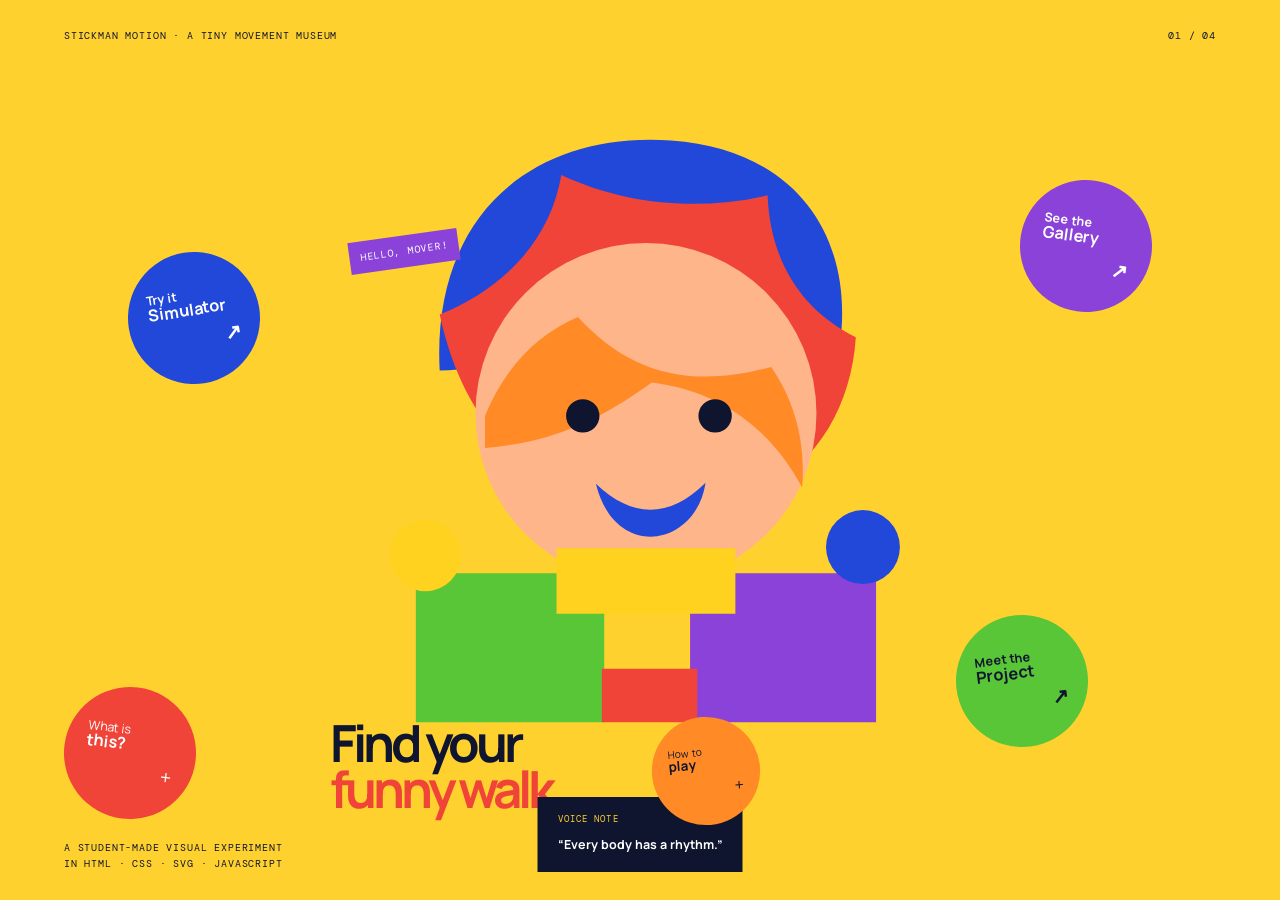
==== index.html @ 12ef15a6 "Create stickman motion simulator Co-authored-by: Copilot <223556219+Copilot@users.noreply.github.com" ====
<!doctype html>
<html lang="en">
<head>
  <meta charset="utf-8">
  <meta name="viewport" content="width=device-width, initial-scale=1">
  <title>Stickman Motion Simulator | Home</title>
  <meta name="description" content="A bright, playful home for exploring stickman movement.">
  <meta name="theme-color" content="#ffd21f">
  <meta property="og:type" content="website">
  <meta property="og:title" content="Stickman Motion Simulator">
  <meta property="og:description" content="Explore movement through bright color-block portraits and playful motion studies.">
  <meta property="og:url" content="https://example.com/stickman-motion-simulator/">
  <meta property="og:image" content="https://example.com/stickman-motion-simulator/og-image.svg">
  <link rel="icon" href="data:image/svg+xml,%3Csvg xmlns='http://www.w3.org/2000/svg' viewBox='0 0 64 64'%3E%3Crect width='64' height='64' fill='%232148d8'/%3E%3Ccircle cx='32' cy='32' r='17' fill='%23ffd21f'/%3E%3C/svg%3E">
  <link rel="stylesheet" href="style.css">
</head>
<body class="home-page">
  <main class="home-canvas">
    <p class="home-kicker">Stickman Motion · a tiny movement museum</p>
    <p class="home-counter">01 / 04</p>

    <section class="portrait-wrap" aria-labelledby="home-title">
      <p class="portrait-label">Hello, mover!</p>
      <svg class="portrait" viewBox="0 0 520 580" role="img" aria-labelledby="portrait-title portrait-desc">
        <title id="portrait-title">A bright color-block portrait</title>
        <desc id="portrait-desc">A playful head made from cobalt blue, tomato red, orange, green, purple, and yellow shapes.</desc>
        <path fill="#2148d8" d="M92 235C85 105 170 34 286 42c115 8 162 95 137 196-36-38-70-51-118-47-77 6-133 41-213 44z"/>
        <path fill="#f04438" d="M92 188c49-20 92-58 102-117 51 24 113 31 173 17 2 50 24 94 74 119-5 80-60 145-150 145-111 0-177-61-199-164z"/>
        <circle fill="#ffb58a" cx="265" cy="271" r="143"/>
        <path fill="#ff8a26" d="M130 273c18-43 44-68 78-83 42 46 92 61 162 42 20 29 29 63 26 101-26-49-69-81-126-88-46 33-84 50-140 55z"/>
        <circle fill="#10152f" cx="212" cy="273" r="14"/><circle fill="#10152f" cx="323" cy="273" r="14"/>
        <path fill="#2148d8" d="M223 330c30 29 62 29 92-1-8 54-76 66-92 1z"/>
        <path fill="#58c637" d="M72 405h158v125H72z"/><path fill="#8b42d8" d="M302 405h156v125H302z"/>
        <path fill="#ffd21f" d="M190 384h150v55H190z"/><circle fill="#ffd21f" cx="80" cy="390" r="30"/>
        <circle fill="#2148d8" cx="447" cy="383" r="31"/><path fill="#f04438" d="M228 485h80v45h-80z"/>
      </svg>
      <h1 id="home-title">Find your<br><span>funny walk.</span></h1>
    </section>

    <nav class="bubble-nav" aria-label="Explore the project">
      <a class="bubble bubble-blue bubble-simulator" href="simulator.html">Try it<br><strong>Simulator</strong><i aria-hidden="true">↗</i></a>
      <a class="bubble bubble-purple bubble-gallery" href="gallery.html">See the<br><strong>Gallery</strong><i aria-hidden="true">↗</i></a>
      <a class="bubble bubble-green bubble-about" href="about.html">Meet the<br><strong>Project</strong><i aria-hidden="true">↗</i></a>
      <button class="bubble bubble-red bubble-note" type="button" data-message="Six simple poses. Infinite little stories.">What is<br><strong>this?</strong><i aria-hidden="true">+</i></button>
      <button class="bubble bubble-orange bubble-note bubble-note-two" type="button" data-message="Click a pose, watch it change, and make the web feel alive.">How to<br><strong>play</strong><i aria-hidden="true">+</i></button>
    </nav>

    <aside id="home-dialogue" class="home-dialogue" aria-live="polite">
      <span>VOICE NOTE</span>
      <strong>“Every body has a rhythm.”</strong>
    </aside>
    <p class="home-footer">A student-made visual experiment<br>in HTML · CSS · SVG · JavaScript</p>
  </main>
  <script src="script.js"></script>
</body>
</html>
---- style.css ----
@import url('https://fonts.googleapis.com/css2?family=DM+Mono:wght@400;500&family=Manrope:wght@400;500;600;700;800&display=swap');

:root { --ink:#10152f; --muted:#5e647a; --cobalt:#2148d8; --tomato:#f04438; --yellow:#ffd12f; --green:#58c637; --purple:#8b42d8; --orange:#ff8a26; --line:#e4e6ed; --card:#fff; --paper:#fff; }
* { box-sizing:border-box; }
html { overflow-x:hidden; }
body { margin:0; color:var(--ink); background:var(--paper); font-family:Manrope,Arial,sans-serif; line-height:1.6; }
a { color:inherit; text-decoration:none; }
.site-header { align-items:center; display:flex; justify-content:space-between; margin:auto; max-width:1200px; padding:28px 32px; }
.brand { align-items:center; display:flex; font-size:.88rem; font-weight:800; gap:10px; letter-spacing:-.02em; }
.brand-mark { align-items:center; background:var(--tomato); border-radius:0; color:#fff; display:flex; font-size:1.1rem; height:32px; justify-content:center; width:32px; }
nav { display:flex; gap:28px; } nav a { color:var(--muted); font-size:.79rem; font-weight:700; } nav a:hover, nav a.is-active { color:var(--cobalt); }
.page-shell { margin:0 auto; max-width:1200px; padding-left:32px; padding-right:32px; }
.hero { align-items:center; display:grid; gap:60px; grid-template-columns:1fr 1fr; min-height:560px; padding-bottom:60px; padding-top:55px; }
.eyebrow { color:var(--cobalt); font-family:'DM Mono',monospace; font-size:.7rem; letter-spacing:.12em; margin:0 0 18px; text-transform:uppercase; }
h1,h2,h3,p { margin-top:0; } h1 { font-size:clamp(2.6rem,6vw,5.3rem); letter-spacing:-.075em; line-height:1.02; margin-bottom:25px; } h1 em { color:var(--tomato); font-style:normal; }
.lede { color:var(--muted); font-size:1rem; margin-bottom:31px; max-width:470px; }
.button { border-radius:0; display:inline-flex; font-size:.8rem; font-weight:800; gap:18px; padding:15px 20px; } .button-primary { background:var(--cobalt); color:#fff; } .button-primary:hover { background:var(--tomato); }
.hero-art { align-items:center; background:var(--yellow); border-radius:0; display:flex; height:min(38vw,440px); justify-content:center; margin:0 auto; max-height:440px; max-width:440px; position:relative; width:min(38vw,440px); }
.stickman-svg { overflow:visible; } .hero-stickman { height:84%; position:relative; width:84%; z-index:1; } .svg-skin { fill:#ffb58a; stroke:none; } .svg-line { fill:none; stroke:var(--cobalt); stroke-linecap:round; stroke-linejoin:round; stroke-width:10; }
.orbit { border:0; background:var(--tomato); height:24px; position:absolute; transform:rotate(25deg); width:125px; } .orbit-two { background:var(--purple); height:18px; transform:rotate(-25deg); width:90px; } .spark { color:var(--cobalt); font-size:1.6rem; position:absolute; } .spark-one { left:12%; top:20%; } .spark-two { bottom:18%; right:15%; }
.feature-strip { border-top:1px solid var(--line); display:grid; gap:30px; grid-template-columns:repeat(3,1fr); padding-bottom:55px; padding-top:35px; } .feature-strip article { display:grid; gap:0 16px; grid-template-columns:42px 1fr; } .feature-strip h3 { font-size:.95rem; margin:2px 0 5px; } .feature-strip p { color:var(--muted); font-size:.78rem; grid-column:2; margin:0; }.feature-icon,.card-number { color:var(--tomato); font-family:'DM Mono',monospace; font-size:.73rem; }
.site-footer { border-top:1px solid var(--line); color:var(--muted); display:flex; font-size:.7rem; justify-content:space-between; padding-bottom:25px; padding-top:25px; }
.section-heading { max-width:720px; padding-bottom:50px; padding-top:70px; } .section-heading h1 { font-size:clamp(2.5rem,5vw,4.4rem); } .section-heading>p:last-child { color:var(--muted); max-width:560px; }
.simulator-layout { align-items:start; display:grid; gap:34px; grid-template-columns:minmax(0,1.5fr) minmax(260px,.75fr); padding-bottom:75px; }
.stage-card,.control-card { background:var(--card); border:1px solid var(--line); border-radius:0; overflow:hidden; } .motion-stage { background:var(--yellow); border:0; cursor:pointer; display:block; min-height:490px; overflow:hidden; padding:0; position:relative; width:100%; } .stage-grid { background-color:var(--orange); height:18px; inset:auto 0 0; position:absolute; } .simulator-stickman { height:75%; left:50%; position:absolute; top:10%; transform:translateX(-50%); transition:transform .35s ease; width:75%; } .motion-stage:hover .simulator-stickman { transform:translateX(-50%) scale(1.035); } .stage-hint { bottom:22px; color:var(--ink); font-family:'DM Mono',monospace; font-size:.67rem; left:0; position:absolute; right:0; }.motion-badge { background:var(--cobalt); border-radius:0; color:#fff; font-family:'DM Mono',monospace; font-size:.67rem; left:24px; padding:8px 12px; position:absolute; top:24px; z-index:2; }.motion-status { align-items:center; display:flex; font-size:.8rem; gap:9px; padding:20px 24px; }.status-dot { background:var(--green); border-radius:50%; height:8px; width:8px; }.dialogue { background:var(--tomato); color:#fff; display:flex; flex-direction:column; gap:5px; margin:0; padding:17px 24px; }.dialogue span { font-family:'DM Mono',monospace; font-size:.62rem; letter-spacing:.12em; }.dialogue strong { font-size:.88rem; }.control-card { padding:30px; }.control-card h2 { font-size:1.6rem; letter-spacing:-.05em; }.motion-list { list-style:none; margin:25px 0 35px; padding:0; }.motion-list li { border-bottom:1px solid var(--line); color:var(--muted); cursor:pointer; display:flex; font-size:.83rem; gap:18px; padding:13px 0; }.motion-list li span { color:var(--cobalt); font-family:'DM Mono',monospace; font-size:.68rem; }.motion-list li.is-selected { color:var(--ink); font-weight:800; }.tip { align-self:start; background:var(--yellow); border-radius:0; color:var(--ink); display:inline-block; font-size:.72rem; line-height:1.4; margin:0; max-width:250px; padding:10px 12px; }.tip span { color:var(--tomato); font-size:1rem; margin-right:6px; }.auto-status { align-self:start; color:var(--muted); font-family:'DM Mono',monospace; font-size:.62rem; margin:22px 0 0; }.auto-dot { background:var(--green); border-radius:50%; display:inline-block; height:7px; margin-right:6px; width:7px; }
.motion-pose { transition:opacity .25s ease,transform .25s ease; }.motion-pose.is-changing { opacity:0; transform:translateY(12px) scale(.96); }.motion-pose.is-new { animation:pose-in .4s ease both; } @keyframes pose-in { from{opacity:0;transform:translateY(-10px) scale(1.04)} to{opacity:1;transform:none} }
.motion-grid { display:grid; gap:22px; grid-template-columns:repeat(3,1fr); padding-bottom:80px; }.motion-card { background:var(--card); border:1px solid var(--line); border-radius:0; padding:25px; position:relative; }.card-number { position:absolute; right:25px; top:25px; }.motion-card h2 { font-size:1.2rem; margin-bottom:6px; }.motion-card p { color:var(--muted); font-size:.76rem; margin:0; }.mini-stickman { display:block; height:155px; margin:8px auto 18px; transition:transform .35s ease; width:130px; }.motion-card:hover .mini-stickman { transform:scale(1.035); }.mini-head { fill:var(--orange); }.mini-body.blue { fill:var(--cobalt); }.mini-limb { stroke:none; stroke-linecap:round; stroke-linejoin:round; stroke-width:0; }.mini-limb.red { fill:var(--tomato); }.mini-limb.yellow { fill:var(--yellow); }.mini-limb.green { fill:var(--green); }.mini-limb.purple { fill:var(--purple); }.mini-limb.orange { fill:var(--orange); }.mini-hand { stroke:none; }
.about-grid { display:grid; gap:22px; grid-template-columns:repeat(2,1fr); padding-bottom:85px; }.about-panel { background:var(--card); border:1px solid var(--line); border-radius:0; padding:30px; }.panel-wide { grid-column:span 2; }.panel-icon { color:var(--purple); display:block; font-size:1.5rem; margin-bottom:28px; }.about-panel h2 { font-size:1.35rem; letter-spacing:-.04em; }.about-panel p { color:var(--muted); font-size:.84rem; max-width:520px; }.text-link { color:var(--cobalt); font-size:.78rem; font-weight:800; }
.sr-only { height:1px; margin:-1px; overflow:hidden; position:absolute; width:1px; clip:rect(0,0,0,0); }
@media (max-width:700px) { .site-header { align-items:flex-start; flex-direction:column; gap:20px; padding:22px 20px; } nav { flex-wrap:wrap; gap:12px 18px; }.page-shell { padding-left:20px; padding-right:20px; }.hero { display:flex; flex-direction:column; gap:35px; min-height:auto; padding-bottom:55px; padding-top:40px; }.hero-copy { width:100%; }.hero-art { height:78vw; width:78vw; }.feature-strip,.motion-grid,.about-grid { grid-template-columns:1fr; }.feature-strip { gap:22px; }.section-heading { padding-top:45px; }.simulator-layout { grid-template-columns:1fr; }.motion-stage { min-height:390px; }.panel-wide { grid-column:auto; }.site-footer { align-items:flex-start; flex-direction:column; gap:6px; } }

/* Homepage: a yellow, paper-flat stage with floating color bubbles. */
.home-page { background:var(--yellow); overflow-x:hidden; }
.home-canvas { min-height:100vh; padding:28px 5vw 25px; position:relative; }
.home-kicker,.home-counter,.home-footer { color:var(--ink); font-family:'DM Mono',monospace; font-size:.65rem; letter-spacing:.08em; margin:0; text-transform:uppercase; }
.home-kicker { left:5vw; position:absolute; top:28px; }.home-counter { position:absolute; right:5vw; top:28px; }
.portrait-wrap { left:50%; position:absolute; text-align:center; top:50%; transform:translate(-50%,-52%); width:min(620px,58vw); }
.portrait { display:block; height:auto; margin:auto; overflow:visible; width:100%; }
.portrait-label { background:var(--purple); color:#fff; display:inline-block; font-family:'DM Mono',monospace; font-size:.62rem; left:3%; letter-spacing:.08em; margin:0; padding:8px 11px; position:absolute; text-transform:uppercase; top:21%; transform:rotate(-8deg); }
.portrait-wrap h1 { bottom:-30px; color:var(--ink); font-size:clamp(2rem,4vw,4rem); left:0; letter-spacing:-.08em; line-height:.9; margin:0; position:absolute; text-align:left; }.portrait-wrap h1 span { color:var(--tomato); }
.bubble-nav { inset:0; pointer-events:none; position:absolute; z-index:20; }
.bubble { align-items:flex-start; border:0; border-radius:50%; color:#fff; cursor:pointer; display:flex; flex-direction:column; font-family:Manrope,Arial,sans-serif; font-size:.78rem; height:132px; justify-content:center; line-height:1.05; padding:21px; pointer-events:auto; position:absolute; text-align:left; transition:transform .35s ease; width:132px; }
.bubble:hover,.bubble:focus-visible { transform:scale(1.09) rotate(0deg); }.bubble strong { font-size:1.02rem; }.bubble i { align-self:flex-end; font-size:1.25rem; font-style:normal; margin-top:8px; }
.bubble-blue { background:var(--cobalt); }.bubble-purple { background:var(--purple); }.bubble-green { background:var(--green); color:var(--ink); }.bubble-red { background:var(--tomato); }.bubble-orange { background:var(--orange); color:var(--ink); }
.bubble-simulator { animation:float-one 5s ease-in-out infinite; left:10%; top:28%; transform:rotate(-9deg); }.bubble-gallery { animation:float-two 6s ease-in-out infinite; right:10%; top:20%; transform:rotate(8deg); }.bubble-about { animation:float-three 5.5s ease-in-out infinite; bottom:17%; right:15%; transform:rotate(-7deg); }.bubble-note { animation:float-two 6.5s ease-in-out infinite; bottom:9%; left:5%; transform:rotate(7deg); }.bubble-note-two { bottom:7%; left:50%; transform:rotate(-5deg) scale(.82); }
@keyframes float-one { 50% { margin-top:-9px; } } @keyframes float-two { 50% { margin-top:10px; } } @keyframes float-three { 50% { margin-top:-12px; } }
.home-dialogue { background:var(--ink); bottom:28px; color:#fff; left:50%; max-width:310px; opacity:1; padding:15px 20px; position:absolute; transform:translateX(-50%); transition:opacity .25s ease; width:max-content; }.home-dialogue.is-changing { opacity:0; }.home-dialogue span { color:var(--yellow); display:block; font-family:'DM Mono',monospace; font-size:.58rem; letter-spacing:.12em; margin-bottom:5px; }.home-dialogue strong { font-size:.78rem; }.home-footer { bottom:28px; left:5vw; line-height:1.55; position:absolute; }
.machine-bubble { animation:machine-rise 5.2s ease-out forwards; border-radius:50%; height:var(--bubble-size); left:var(--bubble-x); opacity:1; pointer-events:none; position:absolute; top:var(--bubble-y); width:var(--bubble-size); z-index:10; }
@keyframes machine-rise { 0% { opacity:1; transform:translateY(0) scale(.7); } 18% { transform:translateY(-8px) scale(1); } 100% { opacity:0; transform:translateY(-180px) scale(1.08); } }
@media (max-width:700px) { .home-canvas { min-height:100svh; padding:20px; }.home-kicker { left:20px; top:20px; max-width:170px; }.home-counter { right:20px; top:20px; }.portrait-wrap { top:43%; width:min(390px,82vw); }.portrait-wrap h1 { bottom:-55px; font-size:2.55rem; left:3%; }.portrait-label { top:17%; }.bubble { font-size:.68rem; height:92px; padding:14px; width:92px; }.bubble strong { font-size:.78rem; }.bubble i { font-size:1rem; margin-top:5px; }.bubble-simulator { left:3%; top:21%; }.bubble-gallery { right:3%; top:24%; }.bubble-about { bottom:19%; right:3%; }.bubble-note { bottom:20%; left:4%; }.bubble-note-two { bottom:11%; left:auto; right:28%; transform:rotate(-5deg) scale(.82); }.home-dialogue { bottom:20px; max-width:250px; }.home-footer { display:none; } }

/* Responsive refinements for tablets and compact phones. */
@media (max-width:1000px) {
  .site-header { padding-left:24px; padding-right:24px; }
  .page-shell { padding-left:24px; padding-right:24px; }
  .hero { gap:35px; }
  .simulator-layout { grid-template-columns:1fr; }
  .control-card { display:grid; gap:0 28px; grid-template-columns:1fr 1fr; }
  .control-card .eyebrow,.control-card h2,.motion-list { grid-column:1; }
  .control-card .tip,.control-card .auto-status { grid-column:2; }
  .motion-grid { grid-template-columns:repeat(2, minmax(0, 1fr)); }
}

@media (max-width:700px) {
  .site-header { padding:18px 20px; }
  .brand { font-size:.82rem; }
  nav { gap:10px 15px; width:100%; }
  nav a { font-size:.72rem; }
  .page-shell { padding-left:20px; padding-right:20px; }
  .section-heading { padding-bottom:30px; padding-top:42px; }
  .section-heading h1 { font-size:clamp(2.35rem, 12vw, 3.4rem); }
  .section-heading > p:last-child { font-size:.88rem; }
  .control-card { display:block; padding:22px; }
  .motion-list { margin-bottom:25px; }
  .motion-list li { padding:11px 0; }
  .motion-stage { min-height:clamp(360px, 105vw, 490px); }
  .simulator-stickman { height:70%; top:12%; width:88%; }
  .dialogue { padding:15px 20px; }
  .dialogue strong { font-size:.8rem; }
  .motion-grid { gap:14px; grid-template-columns:1fr; padding-bottom:50px; }
  .motion-card { padding:20px; }
  .mini-stickman { height:140px; margin-bottom:12px; }
  .site-footer { padding-top:20px; }
}

@media (max-width:420px) {
  .site-header { align-items:flex-start; }
  nav { gap:8px 12px; }
  nav a { font-size:.67rem; }
  .home-kicker { max-width:145px; }
  .portrait-wrap { top:42%; width:84vw; }
  .portrait-wrap h1 { bottom:-45px; font-size:2.2rem; }
  .bubble { height:82px; padding:12px; width:82px; }
  .bubble strong { font-size:.7rem; }
  .bubble-simulator { left:1%; top:22%; }
  .bubble-gallery { right:1%; top:25%; }
  .bubble-about { bottom:17%; right:2%; }
  .bubble-note { bottom:19%; left:1%; }
  .bubble-note-two { bottom:9%; right:25%; }
  .home-dialogue { bottom:16px; max-width:225px; padding:12px 15px; }
  .motion-badge { left:16px; top:16px; }
  .motion-status { padding:16px 18px; }
}
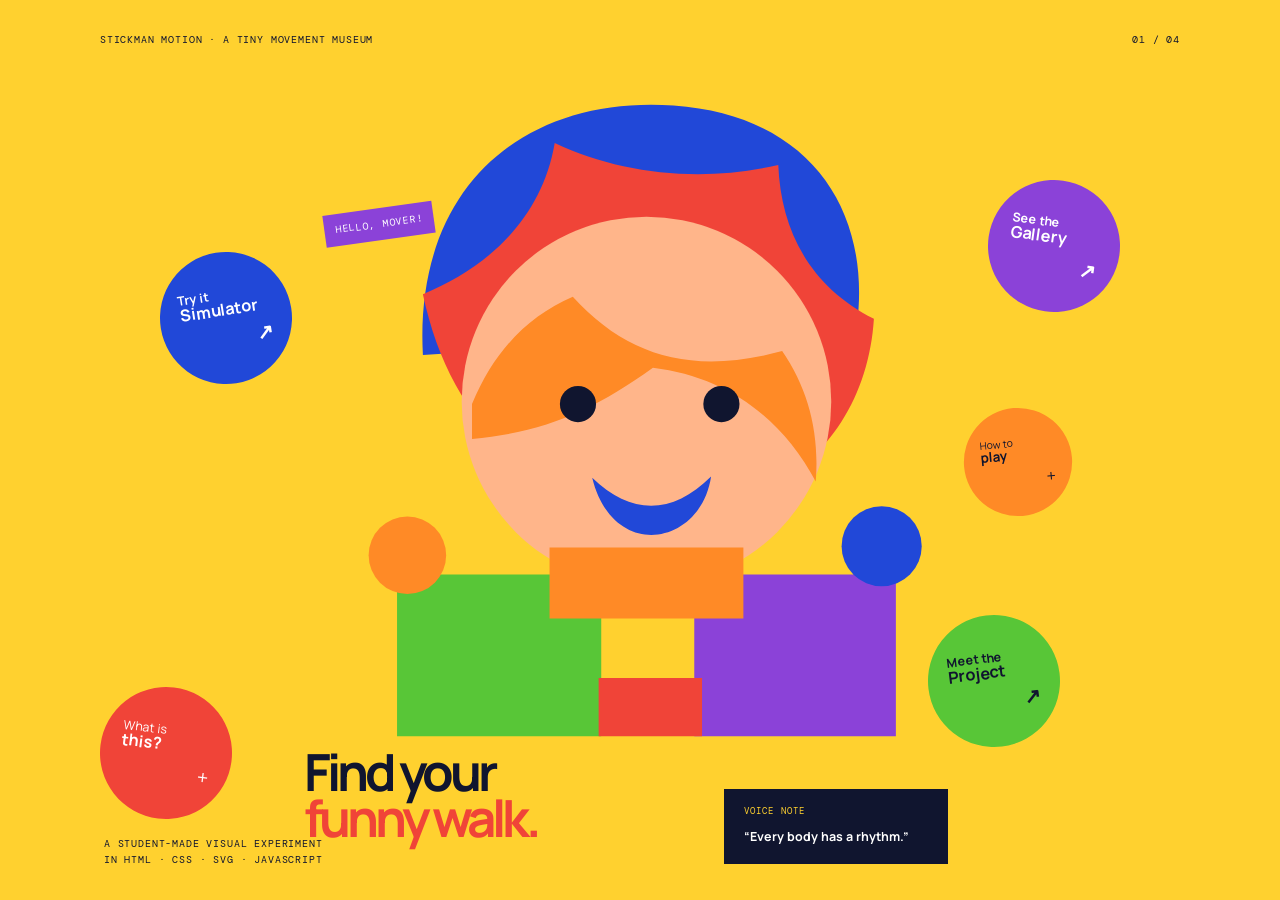
==== commit 558c513c: "Polish responsive homepage layout Co-authored-by: Copilot <223556219+Copilot@users.noreply.github.co" ====
--- a/index.html
+++ b/index.html
@@ -5,7 +5,7 @@
   <meta name="viewport" content="width=device-width, initial-scale=1">
   <title>Stickman Motion Simulator | Home</title>
   <meta name="description" content="A bright, playful home for exploring stickman movement.">
-  <meta name="theme-color" content="#ffd21f">
+  <meta name="theme-color" content="#ff8a26">
   <meta property="og:type" content="website">
   <meta property="og:title" content="Stickman Motion Simulator">
   <meta property="og:description" content="Explore movement through bright color-block portraits and playful motion studies.">
@@ -23,7 +23,7 @@
       <p class="portrait-label">Hello, mover!</p>
       <svg class="portrait" viewBox="0 0 520 580" role="img" aria-labelledby="portrait-title portrait-desc">
         <title id="portrait-title">A bright color-block portrait</title>
-        <desc id="portrait-desc">A playful head made from cobalt blue, tomato red, orange, green, purple, and yellow shapes.</desc>
+        <desc id="portrait-desc">A playful head made from cobalt blue, tomato red, orange, green, and purple shapes.</desc>
         <path fill="#2148d8" d="M92 235C85 105 170 34 286 42c115 8 162 95 137 196-36-38-70-51-118-47-77 6-133 41-213 44z"/>
         <path fill="#f04438" d="M92 188c49-20 92-58 102-117 51 24 113 31 173 17 2 50 24 94 74 119-5 80-60 145-150 145-111 0-177-61-199-164z"/>
         <circle fill="#ffb58a" cx="265" cy="271" r="143"/>
@@ -31,7 +31,7 @@
         <circle fill="#10152f" cx="212" cy="273" r="14"/><circle fill="#10152f" cx="323" cy="273" r="14"/>
         <path fill="#2148d8" d="M223 330c30 29 62 29 92-1-8 54-76 66-92 1z"/>
         <path fill="#58c637" d="M72 405h158v125H72z"/><path fill="#8b42d8" d="M302 405h156v125H302z"/>
-        <path fill="#ffd21f" d="M190 384h150v55H190z"/><circle fill="#ffd21f" cx="80" cy="390" r="30"/>
+        <path fill="#ff8a26" d="M190 384h150v55H190z"/><circle fill="#ff8a26" cx="80" cy="390" r="30"/>
         <circle fill="#2148d8" cx="447" cy="383" r="31"/><path fill="#f04438" d="M228 485h80v45h-80z"/>
       </svg>
       <h1 id="home-title">Find your<br><span>funny walk.</span></h1>
--- a/style.css
+++ b/style.css
@@ -24,22 +24,22 @@
 .simulator-layout { align-items:start; display:grid; gap:34px; grid-template-columns:minmax(0,1.5fr) minmax(260px,.75fr); padding-bottom:75px; }
 .stage-card,.control-card { background:var(--card); border:1px solid var(--line); border-radius:0; overflow:hidden; } .motion-stage { background:var(--yellow); border:0; cursor:pointer; display:block; min-height:490px; overflow:hidden; padding:0; position:relative; width:100%; } .stage-grid { background-color:var(--orange); height:18px; inset:auto 0 0; position:absolute; } .simulator-stickman { height:75%; left:50%; position:absolute; top:10%; transform:translateX(-50%); transition:transform .35s ease; width:75%; } .motion-stage:hover .simulator-stickman { transform:translateX(-50%) scale(1.035); } .stage-hint { bottom:22px; color:var(--ink); font-family:'DM Mono',monospace; font-size:.67rem; left:0; position:absolute; right:0; }.motion-badge { background:var(--cobalt); border-radius:0; color:#fff; font-family:'DM Mono',monospace; font-size:.67rem; left:24px; padding:8px 12px; position:absolute; top:24px; z-index:2; }.motion-status { align-items:center; display:flex; font-size:.8rem; gap:9px; padding:20px 24px; }.status-dot { background:var(--green); border-radius:50%; height:8px; width:8px; }.dialogue { background:var(--tomato); color:#fff; display:flex; flex-direction:column; gap:5px; margin:0; padding:17px 24px; }.dialogue span { font-family:'DM Mono',monospace; font-size:.62rem; letter-spacing:.12em; }.dialogue strong { font-size:.88rem; }.control-card { padding:30px; }.control-card h2 { font-size:1.6rem; letter-spacing:-.05em; }.motion-list { list-style:none; margin:25px 0 35px; padding:0; }.motion-list li { border-bottom:1px solid var(--line); color:var(--muted); cursor:pointer; display:flex; font-size:.83rem; gap:18px; padding:13px 0; }.motion-list li span { color:var(--cobalt); font-family:'DM Mono',monospace; font-size:.68rem; }.motion-list li.is-selected { color:var(--ink); font-weight:800; }.tip { align-self:start; background:var(--yellow); border-radius:0; color:var(--ink); display:inline-block; font-size:.72rem; line-height:1.4; margin:0; max-width:250px; padding:10px 12px; }.tip span { color:var(--tomato); font-size:1rem; margin-right:6px; }.auto-status { align-self:start; color:var(--muted); font-family:'DM Mono',monospace; font-size:.62rem; margin:22px 0 0; }.auto-dot { background:var(--green); border-radius:50%; display:inline-block; height:7px; margin-right:6px; width:7px; }
 .motion-pose { transition:opacity .25s ease,transform .25s ease; }.motion-pose.is-changing { opacity:0; transform:translateY(12px) scale(.96); }.motion-pose.is-new { animation:pose-in .4s ease both; } @keyframes pose-in { from{opacity:0;transform:translateY(-10px) scale(1.04)} to{opacity:1;transform:none} }
-.motion-grid { display:grid; gap:22px; grid-template-columns:repeat(3,1fr); padding-bottom:80px; }.motion-card { background:var(--card); border:1px solid var(--line); border-radius:0; padding:25px; position:relative; }.card-number { position:absolute; right:25px; top:25px; }.motion-card h2 { font-size:1.2rem; margin-bottom:6px; }.motion-card p { color:var(--muted); font-size:.76rem; margin:0; }.mini-stickman { display:block; height:155px; margin:8px auto 18px; transition:transform .35s ease; width:130px; }.motion-card:hover .mini-stickman { transform:scale(1.035); }.mini-head { fill:var(--orange); }.mini-body.blue { fill:var(--cobalt); }.mini-limb { stroke:none; stroke-linecap:round; stroke-linejoin:round; stroke-width:0; }.mini-limb.red { fill:var(--tomato); }.mini-limb.yellow { fill:var(--yellow); }.mini-limb.green { fill:var(--green); }.mini-limb.purple { fill:var(--purple); }.mini-limb.orange { fill:var(--orange); }.mini-hand { stroke:none; }
+.motion-grid { display:grid; gap:22px; grid-template-columns:repeat(3,1fr); padding-bottom:80px; }.motion-card { background:var(--card); border:1px solid var(--line); border-radius:0; padding:25px; position:relative; }.card-number { position:absolute; right:25px; top:25px; }.motion-card h2 { font-size:1.2rem; margin-bottom:6px; }.motion-card p { color:var(--muted); font-size:.76rem; margin:0; }.mini-stickman { display:block; height:155px; margin:8px auto 18px; transition:transform .35s ease; width:130px; }.motion-card:hover .mini-stickman { transform:scale(1.035); }.mini-head { fill:var(--orange); }.mini-body.blue { fill:var(--cobalt); }.mini-limb { stroke:none; stroke-linecap:round; stroke-linejoin:round; stroke-width:0; }.mini-limb.red { fill:var(--tomato); }.mini-limb.yellow { fill:var(--orange); }.mini-limb.green { fill:var(--green); }.mini-limb.purple { fill:var(--purple); }.mini-limb.orange { fill:var(--orange); }.mini-hand { stroke:none; }
 .about-grid { display:grid; gap:22px; grid-template-columns:repeat(2,1fr); padding-bottom:85px; }.about-panel { background:var(--card); border:1px solid var(--line); border-radius:0; padding:30px; }.panel-wide { grid-column:span 2; }.panel-icon { color:var(--purple); display:block; font-size:1.5rem; margin-bottom:28px; }.about-panel h2 { font-size:1.35rem; letter-spacing:-.04em; }.about-panel p { color:var(--muted); font-size:.84rem; max-width:520px; }.text-link { color:var(--cobalt); font-size:.78rem; font-weight:800; }
 .sr-only { height:1px; margin:-1px; overflow:hidden; position:absolute; width:1px; clip:rect(0,0,0,0); }
 @media (max-width:700px) { .site-header { align-items:flex-start; flex-direction:column; gap:20px; padding:22px 20px; } nav { flex-wrap:wrap; gap:12px 18px; }.page-shell { padding-left:20px; padding-right:20px; }.hero { display:flex; flex-direction:column; gap:35px; min-height:auto; padding-bottom:55px; padding-top:40px; }.hero-copy { width:100%; }.hero-art { height:78vw; width:78vw; }.feature-strip,.motion-grid,.about-grid { grid-template-columns:1fr; }.feature-strip { gap:22px; }.section-heading { padding-top:45px; }.simulator-layout { grid-template-columns:1fr; }.motion-stage { min-height:390px; }.panel-wide { grid-column:auto; }.site-footer { align-items:flex-start; flex-direction:column; gap:6px; } }
 
 /* Homepage: a yellow, paper-flat stage with floating color bubbles. */
 .home-page { background:var(--yellow); overflow-x:hidden; }
-.home-canvas { min-height:100vh; padding:28px 5vw 25px; position:relative; }
+.home-canvas { margin:0 auto; min-height:100vh; max-width:1200px; padding:2rem 5% 1.6rem; position:relative; width:100%; }
 .home-kicker,.home-counter,.home-footer { color:var(--ink); font-family:'DM Mono',monospace; font-size:.65rem; letter-spacing:.08em; margin:0; text-transform:uppercase; }
-.home-kicker { left:5vw; position:absolute; top:28px; }.home-counter { position:absolute; right:5vw; top:28px; }
-.portrait-wrap { left:50%; position:absolute; text-align:center; top:50%; transform:translate(-50%,-52%); width:min(620px,58vw); }
+.home-kicker { left:5%; position:absolute; top:2rem; }.home-counter { position:absolute; right:5%; top:2rem; }
+.portrait-wrap { left:50%; position:absolute; text-align:center; top:50%; transform:translate(-50%,-52%); width:min(52%, 38rem); }
 .portrait { display:block; height:auto; margin:auto; overflow:visible; width:100%; }
 .portrait-label { background:var(--purple); color:#fff; display:inline-block; font-family:'DM Mono',monospace; font-size:.62rem; left:3%; letter-spacing:.08em; margin:0; padding:8px 11px; position:absolute; text-transform:uppercase; top:21%; transform:rotate(-8deg); }
 .portrait-wrap h1 { bottom:-30px; color:var(--ink); font-size:clamp(2rem,4vw,4rem); left:0; letter-spacing:-.08em; line-height:.9; margin:0; position:absolute; text-align:left; }.portrait-wrap h1 span { color:var(--tomato); }
 .bubble-nav { inset:0; pointer-events:none; position:absolute; z-index:20; }
-.bubble { align-items:flex-start; border:0; border-radius:50%; color:#fff; cursor:pointer; display:flex; flex-direction:column; font-family:Manrope,Arial,sans-serif; font-size:.78rem; height:132px; justify-content:center; line-height:1.05; padding:21px; pointer-events:auto; position:absolute; text-align:left; transition:transform .35s ease; width:132px; }
+.bubble { align-items:flex-start; border:0; border-radius:50%; color:#fff; cursor:pointer; display:flex; flex-direction:column; font-family:Manrope,Arial,sans-serif; font-size:.78rem; height:8.25rem; justify-content:center; line-height:1.05; padding:1.3rem; pointer-events:auto; position:absolute; text-align:left; transition:transform .35s ease; width:8.25rem; }
 .bubble:hover,.bubble:focus-visible { transform:scale(1.09) rotate(0deg); }.bubble strong { font-size:1.02rem; }.bubble i { align-self:flex-end; font-size:1.25rem; font-style:normal; margin-top:8px; }
 .bubble-blue { background:var(--cobalt); }.bubble-purple { background:var(--purple); }.bubble-green { background:var(--green); color:var(--ink); }.bubble-red { background:var(--tomato); }.bubble-orange { background:var(--orange); color:var(--ink); }
 .bubble-simulator { animation:float-one 5s ease-in-out infinite; left:10%; top:28%; transform:rotate(-9deg); }.bubble-gallery { animation:float-two 6s ease-in-out infinite; right:10%; top:20%; transform:rotate(8deg); }.bubble-about { animation:float-three 5.5s ease-in-out infinite; bottom:17%; right:15%; transform:rotate(-7deg); }.bubble-note { animation:float-two 6.5s ease-in-out infinite; bottom:9%; left:5%; transform:rotate(7deg); }.bubble-note-two { bottom:7%; left:50%; transform:rotate(-5deg) scale(.82); }
@@ -101,3 +101,37 @@
   .motion-badge { left:16px; top:16px; }
   .motion-status { padding:16px 18px; }
 }
+
+/* Keep large screens calm: the visual system scales inside the same stage. */
+@media (min-width:1001px) {
+  .site-header { padding:1.75rem 2rem; }
+  .page-shell { padding-left:2rem; padding-right:2rem; }
+  .hero { min-height:35rem; padding-bottom:3.75rem; padding-top:3.4rem; }
+  .hero-art { height:min(38vw, 27.5rem); max-height:27.5rem; max-width:27.5rem; width:min(38vw, 27.5rem); }
+  .motion-stage { min-height:30.625rem; }
+  .stage-grid { height:1.125rem; }
+  .home-canvas { min-height:100svh; }
+  .portrait-wrap { top:49%; width:min(56%, 42rem); }
+  .portrait-wrap h1 { bottom:-2.5rem; }
+  .home-dialogue { bottom:4%; left:57%; max-width:14rem; transform:none; width:14rem; z-index:21; }
+  .home-footer { bottom:2rem; }
+  .portrait-wrap h1 { max-width:16rem; }
+  .bubble-note-two { bottom:auto; left:76%; top:44%; }
+}
+
+/* Keep the label, title, and voice note in separate visual zones. */
+@media (min-width:701px) {
+  .portrait-wrap h1 { max-width:16rem; }
+  .home-dialogue { bottom:4%; left:57%; max-width:14rem; transform:none; width:14rem; }
+}
+
+@media (max-width:700px) {
+  .portrait-label { top:5%; }
+  .bubble-simulator { left:2%; top:30%; }
+  .home-dialogue { bottom:auto; left:auto; right:4%; top:62%; max-width:145px; padding:12px 14px; transform:none; width:145px; z-index:21; }
+}
+
+@media (max-width:700px) {
+  .bubble-note-two { bottom:auto; left:45%; right:auto; top:72%; }
+  .home-dialogue { bottom:auto; top:62%; z-index:21; }
+}
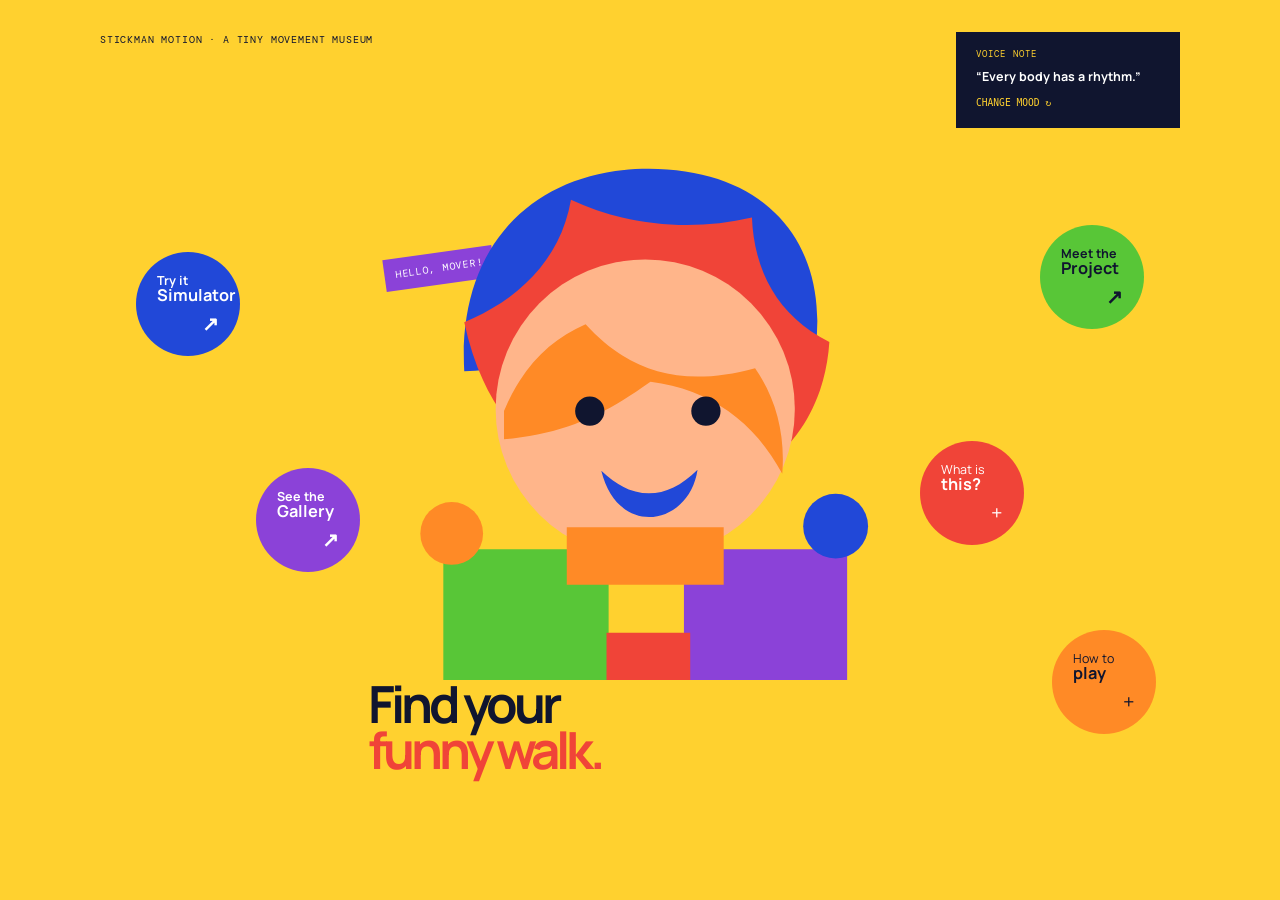
==== commit 826387c7: "stickman animator skeleton rig" ====
--- a/index.html
+++ b/index.html
@@ -21,15 +21,15 @@
 
     <section class="portrait-wrap" aria-labelledby="home-title">
       <p class="portrait-label">Hello, mover!</p>
-      <svg class="portrait" viewBox="0 0 520 580" role="img" aria-labelledby="portrait-title portrait-desc">
+      <svg id="home-portrait" class="portrait" viewBox="0 0 520 580" role="button" tabindex="0" aria-label="Change the portrait's mood" aria-labelledby="portrait-title portrait-desc">
         <title id="portrait-title">A bright color-block portrait</title>
         <desc id="portrait-desc">A playful head made from cobalt blue, tomato red, orange, green, and purple shapes.</desc>
         <path fill="#2148d8" d="M92 235C85 105 170 34 286 42c115 8 162 95 137 196-36-38-70-51-118-47-77 6-133 41-213 44z"/>
         <path fill="#f04438" d="M92 188c49-20 92-58 102-117 51 24 113 31 173 17 2 50 24 94 74 119-5 80-60 145-150 145-111 0-177-61-199-164z"/>
         <circle fill="#ffb58a" cx="265" cy="271" r="143"/>
         <path fill="#ff8a26" d="M130 273c18-43 44-68 78-83 42 46 92 61 162 42 20 29 29 63 26 101-26-49-69-81-126-88-46 33-84 50-140 55z"/>
-        <circle fill="#10152f" cx="212" cy="273" r="14"/><circle fill="#10152f" cx="323" cy="273" r="14"/>
-        <path fill="#2148d8" d="M223 330c30 29 62 29 92-1-8 54-76 66-92 1z"/>
+        <circle class="portrait-eye" fill="#10152f" cx="212" cy="273" r="14"/><circle class="portrait-eye" fill="#10152f" cx="323" cy="273" r="14"/>
+        <path class="portrait-mouth" fill="#2148d8" d="M223 330c30 29 62 29 92-1-8 54-76 66-92 1z"/>
         <path fill="#58c637" d="M72 405h158v125H72z"/><path fill="#8b42d8" d="M302 405h156v125H302z"/>
         <path fill="#ff8a26" d="M190 384h150v55H190z"/><circle fill="#ff8a26" cx="80" cy="390" r="30"/>
         <circle fill="#2148d8" cx="447" cy="383" r="31"/><path fill="#f04438" d="M228 485h80v45h-80z"/>
@@ -48,6 +48,7 @@
     <aside id="home-dialogue" class="home-dialogue" aria-live="polite">
       <span>VOICE NOTE</span>
       <strong>“Every body has a rhythm.”</strong>
+      <button id="portrait-mood" type="button" aria-label="Change portrait mood">Change mood ↻</button>
     </aside>
     <p class="home-footer">A student-made visual experiment<br>in HTML · CSS · SVG · JavaScript</p>
   </main>
--- a/style.css
+++ b/style.css
@@ -20,22 +20,39 @@
 .orbit { border:0; background:var(--tomato); height:24px; position:absolute; transform:rotate(25deg); width:125px; } .orbit-two { background:var(--purple); height:18px; transform:rotate(-25deg); width:90px; } .spark { color:var(--cobalt); font-size:1.6rem; position:absolute; } .spark-one { left:12%; top:20%; } .spark-two { bottom:18%; right:15%; }
 .feature-strip { border-top:1px solid var(--line); display:grid; gap:30px; grid-template-columns:repeat(3,1fr); padding-bottom:55px; padding-top:35px; } .feature-strip article { display:grid; gap:0 16px; grid-template-columns:42px 1fr; } .feature-strip h3 { font-size:.95rem; margin:2px 0 5px; } .feature-strip p { color:var(--muted); font-size:.78rem; grid-column:2; margin:0; }.feature-icon,.card-number { color:var(--tomato); font-family:'DM Mono',monospace; font-size:.73rem; }
 .site-footer { border-top:1px solid var(--line); color:var(--muted); display:flex; font-size:.7rem; justify-content:space-between; padding-bottom:25px; padding-top:25px; }
-.section-heading { max-width:720px; padding-bottom:50px; padding-top:70px; } .section-heading h1 { font-size:clamp(2.5rem,5vw,4.4rem); } .section-heading>p:last-child { color:var(--muted); max-width:560px; }
+.section-heading { max-width:720px; padding-bottom:50px; padding-top:70px; } .section-heading h1 { font-size:clamp(2.5rem,5vw,4.4rem); } .section-heading>p:last-child { color:var(--muted); max-width:560px; }.sound-toggle { background:var(--yellow); border:0; color:var(--ink); cursor:pointer; font:700 .7rem Manrope,Arial,sans-serif; padding:10px 12px; }.sound-toggle:hover, .sound-toggle[aria-pressed="false"] { background:var(--line); }.sound-toggle:focus-visible { outline:3px solid var(--cobalt); outline-offset:3px; }
 .simulator-layout { align-items:start; display:grid; gap:34px; grid-template-columns:minmax(0,1.5fr) minmax(260px,.75fr); padding-bottom:75px; }
-.stage-card,.control-card { background:var(--card); border:1px solid var(--line); border-radius:0; overflow:hidden; } .motion-stage { background:var(--yellow); border:0; cursor:pointer; display:block; min-height:490px; overflow:hidden; padding:0; position:relative; width:100%; } .stage-grid { background-color:var(--orange); height:18px; inset:auto 0 0; position:absolute; } .simulator-stickman { height:75%; left:50%; position:absolute; top:10%; transform:translateX(-50%); transition:transform .35s ease; width:75%; } .motion-stage:hover .simulator-stickman { transform:translateX(-50%) scale(1.035); } .stage-hint { bottom:22px; color:var(--ink); font-family:'DM Mono',monospace; font-size:.67rem; left:0; position:absolute; right:0; }.motion-badge { background:var(--cobalt); border-radius:0; color:#fff; font-family:'DM Mono',monospace; font-size:.67rem; left:24px; padding:8px 12px; position:absolute; top:24px; z-index:2; }.motion-status { align-items:center; display:flex; font-size:.8rem; gap:9px; padding:20px 24px; }.status-dot { background:var(--green); border-radius:50%; height:8px; width:8px; }.dialogue { background:var(--tomato); color:#fff; display:flex; flex-direction:column; gap:5px; margin:0; padding:17px 24px; }.dialogue span { font-family:'DM Mono',monospace; font-size:.62rem; letter-spacing:.12em; }.dialogue strong { font-size:.88rem; }.control-card { padding:30px; }.control-card h2 { font-size:1.6rem; letter-spacing:-.05em; }.motion-list { list-style:none; margin:25px 0 35px; padding:0; }.motion-list li { border-bottom:1px solid var(--line); color:var(--muted); cursor:pointer; display:flex; font-size:.83rem; gap:18px; padding:13px 0; }.motion-list li span { color:var(--cobalt); font-family:'DM Mono',monospace; font-size:.68rem; }.motion-list li.is-selected { color:var(--ink); font-weight:800; }.tip { align-self:start; background:var(--yellow); border-radius:0; color:var(--ink); display:inline-block; font-size:.72rem; line-height:1.4; margin:0; max-width:250px; padding:10px 12px; }.tip span { color:var(--tomato); font-size:1rem; margin-right:6px; }.auto-status { align-self:start; color:var(--muted); font-family:'DM Mono',monospace; font-size:.62rem; margin:22px 0 0; }.auto-dot { background:var(--green); border-radius:50%; display:inline-block; height:7px; margin-right:6px; width:7px; }
+.stage-card,.control-card { background:var(--card); border:1px solid var(--line); border-radius:0; overflow:hidden; } .motion-stage { background:var(--yellow); border:0; cursor:pointer; display:block; min-height:490px; overflow:hidden; padding:0; position:relative; width:100%; } .motion-stage::before { background:var(--cobalt); border-radius:50%; content:""; height:18px; left:50%; opacity:0; pointer-events:none; position:absolute; top:52%; transform:translate(-50%,-50%) scale(.2); width:18px; z-index:0; }.motion-stage.stage-burst::before { animation:stage-ripple .55s ease-out both; }.stage-grid { background-color:var(--orange); height:18px; inset:auto 0 0; position:absolute; }.simulator-stickman { height:75%; left:50%; position:absolute; top:10%; transform:translateX(-50%); transition:transform .35s ease; width:75%; z-index:1; }.motion-stage:hover .simulator-stickman { transform:translateX(-50%) scale(1.035); }.motion-stage[data-motion] #motion-pose { transform-box:fill-box; transform-origin:center bottom; }.motion-stage[data-motion="stand"] #motion-pose { animation:stage-breathe 2.8s ease-in-out infinite; }.motion-stage[data-motion="walk"] #motion-pose { animation:stage-walk .75s ease-in-out infinite; }.motion-stage[data-motion="run"] #motion-pose { animation:stage-run .42s ease-in-out infinite; }.motion-stage[data-motion="jump"] #motion-pose { animation:stage-jump 1.15s cubic-bezier(.36,.07,.19,.97) infinite; }.motion-stage[data-motion="wave"] #motion-pose { animation:stage-wave .8s ease-in-out infinite; transform-origin:58% 35%; }.motion-stage[data-motion="squat"] #motion-pose { animation:stage-squat 1.1s ease-in-out infinite; }.motion-stage[data-motion="swim"] #motion-pose { animation:stage-swim 1.15s ease-in-out infinite; transform-origin:50% 50%; }.stage-hint { bottom:22px; color:var(--ink); font-family:'DM Mono',monospace; font-size:.67rem; left:0; position:absolute; right:0; }.motion-badge { background:var(--cobalt); border-radius:0; color:#fff; font-family:'DM Mono',monospace; font-size:.67rem; left:24px; padding:8px 12px; position:absolute; top:24px; z-index:2; }.motion-status { align-items:center; display:flex; font-size:.8rem; gap:9px; padding:20px 24px; }.status-dot { background:var(--green); border-radius:50%; height:8px; width:8px; }.dialogue { background:var(--tomato); color:#fff; display:flex; flex-direction:column; gap:5px; margin:0; padding:17px 24px; }.dialogue span { font-family:'DM Mono',monospace; font-size:.62rem; letter-spacing:.12em; }.dialogue strong { font-size:.88rem; }.control-card { padding:30px; }.control-card h2 { font-size:1.6rem; letter-spacing:-.05em; }.motion-list { list-style:none; margin:25px 0 35px; padding:0; }.motion-list li { border-bottom:1px solid var(--line); color:var(--muted); cursor:pointer; display:flex; font-size:.83rem; gap:18px; padding:13px 0; }.motion-list li span { color:var(--cobalt); font-family:'DM Mono',monospace; font-size:.68rem; }.motion-list li.is-selected { color:var(--ink); font-weight:800; }.tip { align-self:start; background:var(--yellow); border-radius:0; color:var(--ink); display:inline-block; font-size:.72rem; line-height:1.4; margin:0; max-width:250px; padding:10px 12px; }.tip span { color:var(--tomato); font-size:1rem; margin-right:6px; }.auto-status { align-self:start; color:var(--muted); font-family:'DM Mono',monospace; font-size:.62rem; margin:22px 0 0; }.auto-dot { background:var(--green); border-radius:50%; display:inline-block; height:7px; margin-right:6px; width:7px; }
 .motion-pose { transition:opacity .25s ease,transform .25s ease; }.motion-pose.is-changing { opacity:0; transform:translateY(12px) scale(.96); }.motion-pose.is-new { animation:pose-in .4s ease both; } @keyframes pose-in { from{opacity:0;transform:translateY(-10px) scale(1.04)} to{opacity:1;transform:none} }
-.motion-grid { display:grid; gap:22px; grid-template-columns:repeat(3,1fr); padding-bottom:80px; }.motion-card { background:var(--card); border:1px solid var(--line); border-radius:0; padding:25px; position:relative; }.card-number { position:absolute; right:25px; top:25px; }.motion-card h2 { font-size:1.2rem; margin-bottom:6px; }.motion-card p { color:var(--muted); font-size:.76rem; margin:0; }.mini-stickman { display:block; height:155px; margin:8px auto 18px; transition:transform .35s ease; width:130px; }.motion-card:hover .mini-stickman { transform:scale(1.035); }.mini-head { fill:var(--orange); }.mini-body.blue { fill:var(--cobalt); }.mini-limb { stroke:none; stroke-linecap:round; stroke-linejoin:round; stroke-width:0; }.mini-limb.red { fill:var(--tomato); }.mini-limb.yellow { fill:var(--orange); }.mini-limb.green { fill:var(--green); }.mini-limb.purple { fill:var(--purple); }.mini-limb.orange { fill:var(--orange); }.mini-hand { stroke:none; }
+.motion-grid { display:grid; gap:22px; grid-template-columns:repeat(3,1fr); padding-bottom:80px; }.motion-card { background:var(--card); border:1px solid var(--line); border-radius:0; padding:25px; position:relative; transition:transform .25s ease,box-shadow .25s ease; }.motion-card:hover { box-shadow:8px 8px 0 var(--yellow); transform:translateY(-5px) rotate(-.5deg); }.card-number { position:absolute; right:25px; top:25px; }.motion-card h2 { font-size:1.2rem; margin-bottom:6px; }.motion-card p { color:var(--muted); font-size:.76rem; margin:0; }.mini-stickman { display:block; height:155px; margin:8px auto 18px; transform-origin:50% 85%; transition:transform .35s ease; width:130px; }.motion-card:hover .mini-stickman { transform:scale(1.035); }.motion-card.is-playing .mini-stickman { animation:gallery-motion 1.2s ease-in-out infinite; }.motion-card[data-motion="walk"].is-playing .mini-stickman { animation-name:gallery-walk; }.motion-card[data-motion="run"].is-playing .mini-stickman { animation-name:gallery-run; }.motion-card[data-motion="jump"].is-playing .mini-stickman { animation-name:gallery-jump; }.motion-card[data-motion="wave"].is-playing .mini-stickman { animation-name:gallery-wave; }.motion-card[data-motion="squat"].is-playing .mini-stickman { animation-name:gallery-squat; }.motion-card[data-motion="swim"].is-playing .mini-stickman { animation-name:gallery-swim; }.mini-head { fill:var(--orange); }.mini-body.blue { fill:var(--cobalt); }.mini-limb { stroke:none; stroke-linecap:round; stroke-linejoin:round; stroke-width:0; }.mini-limb.red { fill:var(--tomato); }.mini-limb.yellow { fill:var(--orange); }.mini-limb.green { fill:var(--green); }.mini-limb.purple { fill:var(--purple); }.mini-limb.orange { fill:var(--orange); }.mini-hand { stroke:none; }.motion-play { background:var(--cobalt); border:0; color:#fff; cursor:pointer; font:700 .7rem Manrope,Arial,sans-serif; margin-top:18px; padding:10px 12px; }.motion-play:hover, .motion-card.is-playing .motion-play { background:var(--tomato); }.motion-play:focus-visible { outline:3px solid var(--yellow); outline-offset:3px; }
+@keyframes gallery-motion { 0%,100% { transform:translateY(0) rotate(0); } 50% { transform:translateY(-5px) rotate(-2deg); } }
+@keyframes gallery-walk { 0%,100% { transform:translateX(-4px) rotate(-3deg); } 50% { transform:translateX(4px) rotate(3deg); } }
+@keyframes gallery-run { 0%,100% { transform:translate(-5px,3px) rotate(-5deg); } 50% { transform:translate(5px,-5px) rotate(5deg); } }
+@keyframes gallery-jump { 0%,100% { transform:translateY(4px) scaleY(.96); } 50% { transform:translateY(-10px) scaleY(1.04); } }
+@keyframes gallery-wave { 0%,100% { transform:rotate(-5deg) translateX(-2px); } 50% { transform:rotate(7deg) translateX(3px); } }
+@keyframes gallery-squat { 0%,100% { transform:translateY(0) scaleY(1); } 50% { transform:translateY(8px) scaleY(.92); } }
+@keyframes gallery-swim { 0%,100% { transform:translateX(-5px) rotate(-3deg); } 50% { transform:translateX(5px) rotate(3deg); } }
+@keyframes stage-ripple { to { opacity:0; transform:translate(-50%,-50%) scale(22); } }
+@keyframes stage-breathe { 0%,100% { transform:translateY(0) scaleY(1); } 50% { transform:translateY(-3px) scaleY(1.015); } }
+@keyframes stage-walk { 0%,100% { transform:translate(-5px,2px) rotate(-2deg); } 50% { transform:translate(5px,-2px) rotate(2deg); } }
+@keyframes stage-run { 0%,100% { transform:translate(-7px,4px) rotate(-5deg) scaleY(.98); } 50% { transform:translate(7px,-5px) rotate(5deg) scaleY(1.02); } }
+@keyframes stage-jump { 0%,100% { transform:translateY(5px) scaleY(.94); } 45% { transform:translateY(-17px) scaleY(1.04); } 65% { transform:translateY(-14px) scaleY(1.01); } }
+@keyframes stage-wave { 0%,100% { transform:rotate(-5deg); } 50% { transform:rotate(7deg) translateX(4px); } }
+@keyframes stage-squat { 0%,100% { transform:translateY(0) scaleY(1); } 50% { transform:translateY(14px) scaleY(.88); } }
+@keyframes stage-swim { 0%,100% { transform:translate(-7px,2px) rotate(-4deg); } 50% { transform:translate(7px,-3px) rotate(4deg); } }
+@media (prefers-reduced-motion: reduce) { .motion-card.is-playing .mini-stickman,.motion-stage[data-motion] #motion-pose { animation-duration:3s; } }
 .about-grid { display:grid; gap:22px; grid-template-columns:repeat(2,1fr); padding-bottom:85px; }.about-panel { background:var(--card); border:1px solid var(--line); border-radius:0; padding:30px; }.panel-wide { grid-column:span 2; }.panel-icon { color:var(--purple); display:block; font-size:1.5rem; margin-bottom:28px; }.about-panel h2 { font-size:1.35rem; letter-spacing:-.04em; }.about-panel p { color:var(--muted); font-size:.84rem; max-width:520px; }.text-link { color:var(--cobalt); font-size:.78rem; font-weight:800; }
+.about-panel { transition:background .25s ease, color .25s ease, transform .25s ease; }.about-panel.is-activated { background:var(--yellow); }.panel-action { background:var(--cobalt); border:0; color:#fff; cursor:pointer; font:700 .7rem Manrope,Arial,sans-serif; margin-top:8px; padding:10px 12px; }.panel-action:hover { background:var(--tomato); }
 .sr-only { height:1px; margin:-1px; overflow:hidden; position:absolute; width:1px; clip:rect(0,0,0,0); }
 @media (max-width:700px) { .site-header { align-items:flex-start; flex-direction:column; gap:20px; padding:22px 20px; } nav { flex-wrap:wrap; gap:12px 18px; }.page-shell { padding-left:20px; padding-right:20px; }.hero { display:flex; flex-direction:column; gap:35px; min-height:auto; padding-bottom:55px; padding-top:40px; }.hero-copy { width:100%; }.hero-art { height:78vw; width:78vw; }.feature-strip,.motion-grid,.about-grid { grid-template-columns:1fr; }.feature-strip { gap:22px; }.section-heading { padding-top:45px; }.simulator-layout { grid-template-columns:1fr; }.motion-stage { min-height:390px; }.panel-wide { grid-column:auto; }.site-footer { align-items:flex-start; flex-direction:column; gap:6px; } }
 
-/* Homepage: a yellow, paper-flat stage with floating color bubbles. */
+/* Homepage: a yellow, paper-flat stage with orderly color bubbles. */
 .home-page { background:var(--yellow); overflow-x:hidden; }
 .home-canvas { margin:0 auto; min-height:100vh; max-width:1200px; padding:2rem 5% 1.6rem; position:relative; width:100%; }
 .home-kicker,.home-counter,.home-footer { color:var(--ink); font-family:'DM Mono',monospace; font-size:.65rem; letter-spacing:.08em; margin:0; text-transform:uppercase; }
 .home-kicker { left:5%; position:absolute; top:2rem; }.home-counter { position:absolute; right:5%; top:2rem; }
 .portrait-wrap { left:50%; position:absolute; text-align:center; top:50%; transform:translate(-50%,-52%); width:min(52%, 38rem); }
-.portrait { display:block; height:auto; margin:auto; overflow:visible; width:100%; }
+.portrait { cursor:pointer; display:block; height:auto; margin:auto; overflow:visible; transform:translate3d(0,0,0); transition:transform .2s ease,filter .25s ease; width:100%; }.portrait:hover { filter:saturate(1.12); }.portrait:focus-visible { outline:3px solid var(--cobalt); outline-offset:8px; }.portrait.is-reacting { animation:portrait-pop .45s cubic-bezier(.2,1.4,.4,1) both; }.portrait-eye,.portrait-mouth { transition:transform .25s ease; transform-box:fill-box; transform-origin:center; }.portrait.mood-sleepy .portrait-eye { transform:scaleY(.28); }.portrait.mood-surprised .portrait-mouth { transform:scale(1.35); }.portrait.mood-happy .portrait-mouth { transform:translateY(-5px) scale(1.08); }@keyframes portrait-pop { 40% { transform:translate3d(0,-12px,0) rotate(-2deg) scale(1.04); } 75% { transform:translate3d(0,3px,0) rotate(1deg) scale(.99); } }
 .portrait-label { background:var(--purple); color:#fff; display:inline-block; font-family:'DM Mono',monospace; font-size:.62rem; left:3%; letter-spacing:.08em; margin:0; padding:8px 11px; position:absolute; text-transform:uppercase; top:21%; transform:rotate(-8deg); }
 .portrait-wrap h1 { bottom:-30px; color:var(--ink); font-size:clamp(2rem,4vw,4rem); left:0; letter-spacing:-.08em; line-height:.9; margin:0; position:absolute; text-align:left; }.portrait-wrap h1 span { color:var(--tomato); }
 .bubble-nav { inset:0; pointer-events:none; position:absolute; z-index:20; }
@@ -44,8 +61,7 @@
 .bubble-blue { background:var(--cobalt); }.bubble-purple { background:var(--purple); }.bubble-green { background:var(--green); color:var(--ink); }.bubble-red { background:var(--tomato); }.bubble-orange { background:var(--orange); color:var(--ink); }
 .bubble-simulator { animation:float-one 5s ease-in-out infinite; left:10%; top:28%; transform:rotate(-9deg); }.bubble-gallery { animation:float-two 6s ease-in-out infinite; right:10%; top:20%; transform:rotate(8deg); }.bubble-about { animation:float-three 5.5s ease-in-out infinite; bottom:17%; right:15%; transform:rotate(-7deg); }.bubble-note { animation:float-two 6.5s ease-in-out infinite; bottom:9%; left:5%; transform:rotate(7deg); }.bubble-note-two { bottom:7%; left:50%; transform:rotate(-5deg) scale(.82); }
 @keyframes float-one { 50% { margin-top:-9px; } } @keyframes float-two { 50% { margin-top:10px; } } @keyframes float-three { 50% { margin-top:-12px; } }
-.home-dialogue { background:var(--ink); bottom:28px; color:#fff; left:50%; max-width:310px; opacity:1; padding:15px 20px; position:absolute; transform:translateX(-50%); transition:opacity .25s ease; width:max-content; }.home-dialogue.is-changing { opacity:0; }.home-dialogue span { color:var(--yellow); display:block; font-family:'DM Mono',monospace; font-size:.58rem; letter-spacing:.12em; margin-bottom:5px; }.home-dialogue strong { font-size:.78rem; }.home-footer { bottom:28px; left:5vw; line-height:1.55; position:absolute; }
-.machine-bubble { animation:machine-rise 5.2s ease-out forwards; border-radius:50%; height:var(--bubble-size); left:var(--bubble-x); opacity:1; pointer-events:none; position:absolute; top:var(--bubble-y); width:var(--bubble-size); z-index:10; }
+.home-dialogue { background:var(--ink); bottom:28px; color:#fff; left:50%; max-width:310px; opacity:1; padding:15px 20px; position:absolute; transform:translateX(-50%); transition:opacity .25s ease; width:max-content; }.home-dialogue.is-changing { opacity:0; }.home-dialogue span { color:var(--yellow); display:block; font-family:'DM Mono',monospace; font-size:.58rem; letter-spacing:.12em; margin-bottom:5px; }.home-dialogue strong { display:block; font-size:.78rem; }.home-dialogue button { background:transparent; border:0; color:var(--yellow); cursor:pointer; font:500 .6rem 'DM Mono',monospace; margin-top:10px; padding:0; text-transform:uppercase; }.home-dialogue button:hover { color:#fff; }.machine-bubble { animation:machine-rise 5.2s ease-out forwards; border-radius:50%; height:var(--bubble-size); left:var(--bubble-x); opacity:1; pointer-events:none; position:absolute; top:var(--bubble-y); width:var(--bubble-size); z-index:10; }
 @keyframes machine-rise { 0% { opacity:1; transform:translateY(0) scale(.7); } 18% { transform:translateY(-8px) scale(1); } 100% { opacity:0; transform:translateY(-180px) scale(1.08); } }
 @media (max-width:700px) { .home-canvas { min-height:100svh; padding:20px; }.home-kicker { left:20px; top:20px; max-width:170px; }.home-counter { right:20px; top:20px; }.portrait-wrap { top:43%; width:min(390px,82vw); }.portrait-wrap h1 { bottom:-55px; font-size:2.55rem; left:3%; }.portrait-label { top:17%; }.bubble { font-size:.68rem; height:92px; padding:14px; width:92px; }.bubble strong { font-size:.78rem; }.bubble i { font-size:1rem; margin-top:5px; }.bubble-simulator { left:3%; top:21%; }.bubble-gallery { right:3%; top:24%; }.bubble-about { bottom:19%; right:3%; }.bubble-note { bottom:20%; left:4%; }.bubble-note-two { bottom:11%; left:auto; right:28%; transform:rotate(-5deg) scale(.82); }.home-dialogue { bottom:20px; max-width:250px; }.home-footer { display:none; } }
 
@@ -135,3 +151,244 @@
   .bubble-note-two { bottom:auto; left:45%; right:auto; top:72%; }
   .home-dialogue { bottom:auto; top:62%; z-index:21; }
 }
+
+/* The homepage bubbles use a stable layout so they never cover the artwork or text. */
+.bubble-nav {
+  bottom:6%;
+  display:grid;
+  gap:1rem;
+  grid-template-columns:repeat(5, minmax(0, 1fr));
+  height:auto;
+  inset: auto 5% 6%;
+  justify-items:center;
+  left:5%;
+  right:5%;
+  top:auto;
+}
+.bubble {
+  animation:none;
+  height:clamp(6.5rem, 11vw, 8.25rem);
+  position:relative;
+  transform:none;
+  width:clamp(6.5rem, 11vw, 8.25rem);
+}
+.bubble:hover,
+.bubble:focus-visible {
+  transform:scale(1.05);
+}
+.bubble-simulator,
+.bubble-gallery,
+.bubble-about,
+.bubble-note,
+.bubble-note-two {
+  bottom:auto;
+  left:auto;
+  right:auto;
+  top:auto;
+}
+.home-dialogue {
+  bottom:2%;
+  left:5%;
+  transform:none;
+}
+.home-footer {
+  bottom:2%;
+  left:auto;
+  right:5%;
+  text-align:right;
+}
+
+@media (max-width:700px) {
+  .home-canvas {
+    min-height:960px;
+    padding:1.25rem 1.25rem 2rem;
+  }
+  .home-kicker {
+    left:1.25rem;
+    top:1.25rem;
+  }
+  .home-counter {
+    right:1.25rem;
+    top:1.25rem;
+  }
+  .portrait-wrap {
+    top:23%;
+    width:min(20rem, 72vw);
+  }
+  .portrait-label {
+    left:0;
+    top:13%;
+  }
+  .portrait-wrap h1 {
+    bottom:-3.4rem;
+    font-size:clamp(2rem, 10vw, 2.7rem);
+    left:0;
+  }
+  .bubble-nav {
+    bottom:auto;
+    gap:.9rem;
+    grid-template-columns:repeat(2, minmax(0, 1fr));
+    inset:auto 1.25rem;
+    justify-items:center;
+    top:54%;
+  }
+  .bubble {
+    height:clamp(5.8rem, 25vw, 6.4rem);
+    padding:1rem;
+    width:clamp(5.8rem, 25vw, 6.4rem);
+  }
+  .bubble strong {
+    font-size:.75rem;
+  }
+  .bubble i {
+    margin-top:.3rem;
+  }
+  .bubble-note-two {
+    grid-column:1 / -1;
+  }
+  .home-dialogue {
+    bottom:auto;
+    left:1.25rem;
+    max-width:none;
+    right:1.25rem;
+    top:91%;
+    transform:none;
+    width:auto;
+  }
+  .home-footer {
+    display:none;
+  }
+}
+
+/* Simulator controls and accessible interaction states. */
+.stage-progress { background:#f6b51e; height:5px; overflow:hidden; }
+.stage-progress span { background:var(--cobalt); display:block; height:100%; transition:width .3s ease; width:14.285%; }
+.motion-list li { transition:color .2s, padding-left .2s; }
+.motion-list li:hover,.motion-list li:focus-visible { color:var(--cobalt); padding-left:6px; outline:none; }
+.motion-controls { display:grid; gap:10px; grid-template-columns:1fr 1fr; margin:0 0 20px; }
+.control-button { background:transparent; border:1px solid var(--line); color:var(--ink); cursor:pointer; font:700 .7rem Manrope,sans-serif; padding:11px 10px; }
+.control-button:hover,.control-button:focus-visible { border-color:var(--cobalt); color:var(--cobalt); outline:2px solid #b9c7ff; outline-offset:2px; }
+.control-button-primary { background:var(--cobalt); border-color:var(--cobalt); color:#fff; }
+.tempo-control { color:var(--muted); display:grid; font:500 .68rem 'DM Mono',monospace; gap:7px; margin-bottom:22px; text-transform:uppercase; }
+.tempo-control select { background:var(--paper); border:1px solid var(--line); color:var(--ink); font:600 .75rem Manrope,sans-serif; padding:10px; text-transform:none; }
+.shortcut-hint { color:var(--muted); font-size:.65rem; margin:14px 0 0; }
+button, select { font:inherit; }
+button:focus-visible, a:focus-visible, select:focus-visible { outline:2px solid var(--cobalt); outline-offset:3px; }
+@media (prefers-reduced-motion: reduce) { *, *::before, *::after { scroll-behavior:auto !important; transition-duration:.01ms !important; animation-duration:.01ms !important; animation-iteration-count:1 !important; } }
+
+.animator-layout { align-items:start; display:grid; gap:24px; grid-template-columns:minmax(0,1.45fr) minmax(270px,.7fr); padding-bottom:75px; }
+.animator-stage-card,.animator-panel { background:var(--card); border:1px solid var(--line); }
+.animator-stage-card { overflow:hidden; }
+.animator-toolbar,.animator-playback { align-items:center; display:flex; gap:12px; justify-content:space-between; padding:16px 20px; }
+.animator-status,.animator-help { color:var(--muted); font-family:'DM Mono',monospace; font-size:.65rem; }
+.animator-stage { background:var(--yellow); min-height:560px; overflow:hidden; position:relative; }
+.animator-stage::before { background-image:linear-gradient(rgba(16,21,47,.08) 1px,transparent 1px),linear-gradient(90deg,rgba(16,21,47,.08) 1px,transparent 1px); background-size:32px 32px; content:""; inset:0; opacity:.5; position:absolute; }
+.editor-stickman { height:82%; left:50%; overflow:visible; position:absolute; top:5%; transform:translateX(-50%); width:82%; z-index:1; }
+.animator-ground { background:var(--orange); bottom:0; height:18px; left:0; position:absolute; right:0; }
+.editor-part { cursor:grab; transition:filter .15s ease; }.editor-part:hover,.editor-part.is-selected { filter:drop-shadow(0 0 5px #fff); }.editor-part.is-selected { stroke:var(--ink); stroke-dasharray:4 4; stroke-width:2; }.editor-head { fill:var(--orange); }.editor-body { fill:var(--cobalt); }.editor-arm { fill:var(--tomato); }.editor-limb:nth-of-type(4) .editor-arm { fill:var(--purple); }.editor-leg { fill:var(--green); }.editor-limb:nth-of-type(5) .editor-leg { fill:var(--purple); }.joint { fill:var(--yellow); stroke:var(--ink); stroke-width:2; }.editor-hand,.editor-foot { fill:var(--orange); }.animator-hint { bottom:28px; color:var(--ink); font:500 .65rem 'DM Mono',monospace; left:0; position:absolute; right:0; text-align:center; z-index:2; }
+.animator-playback { border-top:1px solid var(--line); justify-content:flex-start; }.tool-button,.preset-button { background:transparent; border:1px solid var(--line); color:var(--ink); cursor:pointer; font:700 .7rem Manrope,Arial,sans-serif; padding:10px 12px; }.tool-button:hover,.preset-button:hover,.preset-button.is-active { border-color:var(--cobalt); color:var(--cobalt); }.tool-button-primary { background:var(--cobalt); border-color:var(--cobalt); color:#fff; }.tool-button-primary:hover { background:var(--tomato); border-color:var(--tomato); color:#fff; }.animator-playback label,.angle-control { align-items:center; color:var(--muted); display:flex; font:500 .65rem 'DM Mono',monospace; gap:8px; text-transform:uppercase; }.animator-playback input,.angle-control input { accent-color:var(--cobalt); }.animator-playback output,.angle-control output { color:var(--ink); min-width:32px; }.animator-controls { display:grid; gap:18px; }.animator-panel { padding:24px; }.animator-panel h2 { font-size:1.35rem; margin-bottom:22px; }.preset-grid { display:grid; gap:8px; grid-template-columns:repeat(2,1fr); }.preset-button { text-align:left; }.angle-control { flex-wrap:wrap; }.angle-control input { flex-basis:100%; }.animator-export { display:flex; flex-direction:column; gap:12px; }.animator-export .animator-help { margin:0; }
+@media (max-width:800px) { .animator-layout { grid-template-columns:1fr; }.animator-stage { min-height:470px; }.animator-playback { align-items:flex-start; flex-wrap:wrap; }.animator-playback label { flex-basis:100%; } }
+
+/* Animator v2: direct-pose studio */
+.animator-heading { padding-bottom:32px; }.animator-workspace { align-items:start; display:grid; gap:18px; grid-template-columns:minmax(0,1.55fr) minmax(300px,.7fr); padding-bottom:75px; }.animator-canvas-card,.inspector-card { background:var(--card); border:1px solid var(--line); }.animator-canvas-card { overflow:hidden; }.animator-topbar { align-items:center; display:flex; font:500 .66rem 'DM Mono',monospace; gap:14px; justify-content:space-between; padding:12px 18px; }.studio-dot { background:var(--green); border-radius:50%; display:inline-block; height:8px; margin-right:8px; width:8px; }.inline-angle { align-items:center; display:flex; gap:8px; margin-left:auto; max-width:290px; }.inline-angle input { accent-color:var(--cobalt); min-width:90px; width:150px; }.inline-angle output { min-width:36px; text-align:right; }.animator-stage-v2 { min-height:620px; }.stage-grid-lines { background-image:linear-gradient(rgba(16,21,47,.07) 1px,transparent 1px),linear-gradient(90deg,rgba(16,21,47,.07) 1px,transparent 1px); background-size:32px 32px; inset:0; position:absolute; }.stage-label { color:var(--muted); font:500 .6rem 'DM Mono',monospace; left:20px; position:absolute; top:20px; }.editor-stickman-v2 { height:86%; top:5%; width:86%; }.rig-part { cursor:grab; }.rig-part:hover,.rig-part.is-selected { filter:drop-shadow(0 0 5px #fff); }.rig-part.is-selected { outline:2px dashed var(--ink); }.rig-head { fill:var(--orange); }.rig-torso { fill:var(--cobalt); }.rig-arm,.rig-leg { stroke:var(--ink); stroke-width:1; }.rig-red { fill:var(--tomato); }.rig-orange { fill:var(--orange); }.rig-purple { fill:var(--purple); }.rig-green { fill:var(--green); }.rig-blue { fill:var(--cobalt); }.rig-joint { fill:var(--yellow); stroke:var(--ink); stroke-width:2; }.rig-hand,.rig-foot { fill:var(--orange); stroke:var(--ink); stroke-width:1; }.rig-anchor { fill:var(--ink); opacity:.5; }.rotation-handle { fill:var(--tomato); pointer-events:none; opacity:0; transition:opacity .2s ease; }.rotation-handle.is-visible { opacity:1; }.rotation-handle line { stroke:var(--tomato); stroke-dasharray:3 3; stroke-width:2; }.stage-instruction { bottom:20px; color:var(--ink); font:500 .65rem 'DM Mono',monospace; left:0; margin:0; position:absolute; right:0; text-align:center; }.animator-transport { align-items:center; border-top:1px solid var(--line); display:flex; gap:10px; padding:14px 18px; }.animator-transport label { color:var(--muted); font:500 .65rem 'DM Mono',monospace; margin-left:auto; }.animator-transport select { background:var(--paper); border:1px solid var(--line); font:600 .72rem Manrope,sans-serif; margin-left:5px; padding:7px; }.animator-inspector { display:grid; gap:18px; position:sticky; top:16px; }.inspector-card { padding:20px; }.inspector-heading { align-items:start; display:flex; justify-content:space-between; }.preset-count { color:var(--tomato); font:500 .65rem 'DM Mono',monospace; }.preset-grid-v2 { gap:8px; grid-template-columns:repeat(2,1fr); margin-top:12px; }.preset-grid-v2 .preset-button { display:grid; gap:2px; grid-template-columns:25px 1fr; text-align:left; }.preset-grid-v2 .preset-button b { color:var(--tomato); font:500 .65rem 'DM Mono',monospace; grid-row:span 2; }.preset-grid-v2 .preset-button span { font-size:.72rem; font-weight:800; }.preset-grid-v2 .preset-button i { color:var(--muted); font-size:.6rem; font-style:normal; }.preset-grid-v2 .preset-button.is-active { background:var(--yellow); border-color:var(--yellow); color:var(--ink); }.selected-card h2 { font-size:1.55rem; margin:8px 0 20px; }.selected-card p { color:var(--muted); font-size:.72rem; margin:18px 0 0; }.angle-control-v2 { color:var(--muted); display:flex; font:500 .65rem 'DM Mono',monospace; justify-content:space-between; text-transform:uppercase; }.angle-control-v2 output { color:var(--ink); }.angle-control-v2 input { accent-color:var(--cobalt); flex-basis:100%; margin-top:9px; }.editor-button { background:transparent; border:1px solid var(--line); color:var(--ink); cursor:pointer; font:700 .68rem Manrope,Arial,sans-serif; padding:9px 11px; }.editor-button:hover,.editor-button:focus-visible { border-color:var(--cobalt); color:var(--cobalt); outline:2px solid #b9c7ff; outline-offset:2px; }.editor-button-primary { background:var(--cobalt); border-color:var(--cobalt); color:#fff; }.editor-button-primary:hover { background:var(--tomato); border-color:var(--tomato); color:#fff; }.editor-button-wide { width:100%; }.export-status { color:var(--muted); font:500 .62rem 'DM Mono',monospace; margin:12px 0 0; }.editor-button:disabled { cursor:wait; opacity:.6; }
+@media (max-width:900px) { .animator-workspace { grid-template-columns:1fr; }.animator-stage-v2 { min-height:560px; } }
+@media (max-width:900px) { .animator-topbar { align-items:flex-start; flex-wrap:wrap; }.inline-angle { flex-basis:100%; margin-left:0; max-width:none; order:3; }.inline-angle input { flex:1; width:auto; } }
+@media (prefers-reduced-motion:reduce) { .rig-part { transition:none; } }
+.rig-joint-control { cursor:move; }.rig-joint-control circle { fill:var(--yellow); stroke:var(--ink); stroke-width:2; }.rig-joint-control:hover circle,.rig-joint-control.is-selected circle { fill:var(--tomato); }.rig-joint-control.is-selected { outline:2px solid var(--tomato); }
+.part-picker { display:grid; gap:6px; grid-template-columns:repeat(2,minmax(0,1fr)); margin-top:16px; max-height:190px; overflow:auto; }.part-picker button { background:var(--paper); border:1px solid var(--line); color:var(--ink); cursor:pointer; font:600 .62rem Manrope,Arial,sans-serif; padding:7px 8px; text-align:left; }.part-picker button:hover,.part-picker button.is-active { background:var(--yellow); border-color:var(--tomato); }
+.rig-pick { cursor:grab; fill:transparent; pointer-events:all; stroke:transparent; stroke-width:2; }.rig-pick:hover,.rig-pick:focus { stroke:var(--tomato); stroke-dasharray:3 3; }.rig-part > :not(.rig-pick) { pointer-events:none; }
+
+@media (min-width:701px) {
+  .portrait-wrap {
+    width:min(48%, 34rem);
+  }
+  .bubble-nav {
+    display:block;
+    inset:0;
+  }
+  .bubble {
+    height:clamp(5.8rem, 9vw, 6.5rem);
+    position:absolute;
+    width:clamp(5.8rem, 9vw, 6.5rem);
+  }
+  .bubble-simulator { left:8%; top:28%; }
+  .bubble-gallery { left:18%; top:52%; }
+  .bubble-about { right:8%; top:25%; }
+  .bubble-note { bottom:auto; left:auto; right:18%; top:49%; }
+  .bubble-note-two { bottom:auto; left:auto; right:7%; top:70%; }
+  .home-dialogue {
+    bottom:auto;
+    left:auto;
+    right:5%;
+    top:2rem;
+  }
+}
+
+@media (max-width:700px) {
+  .home-canvas {
+    min-height:760px;
+  }
+  .portrait-wrap {
+    top:11%;
+    transform:translateX(-50%);
+    width:min(15rem, 56vw);
+  }
+  .portrait-wrap h1 {
+    bottom:-3.2rem;
+    font-size:clamp(1.9rem, 9vw, 2.45rem);
+    left:50%;
+    text-align:center;
+    transform:translateX(-50%);
+    width:15rem;
+  }
+  .portrait-label {
+    left:50%;
+    top:10%;
+    transform:translateX(-50%) rotate(-8deg);
+    white-space:nowrap;
+  }
+  .bubble-nav {
+    display:block;
+    inset:0;
+  }
+  .bubble {
+    height:clamp(4.5rem, 19vw, 5.2rem);
+    padding:.75rem;
+    position:absolute;
+    width:clamp(4.5rem, 19vw, 5.2rem);
+  }
+  .bubble strong {
+    font-size:.65rem;
+  }
+  .bubble i {
+    font-size:.85rem;
+  }
+  .bubble-simulator {
+    left:.25rem;
+    top:25%;
+  }
+  .bubble-gallery {
+    left:.25rem;
+    top:47%;
+  }
+  .bubble-about {
+    right:.25rem;
+    top:21%;
+  }
+  .bubble-note {
+    right:.25rem;
+    top:40%;
+  }
+  .bubble-note-two {
+    right:.25rem;
+    top:59%;
+    transform:none;
+  }
+  .home-dialogue {
+    bottom:1.25rem;
+    left:1.25rem;
+    right:1.25rem;
+    top:auto;
+    width:auto;
+  }
+}
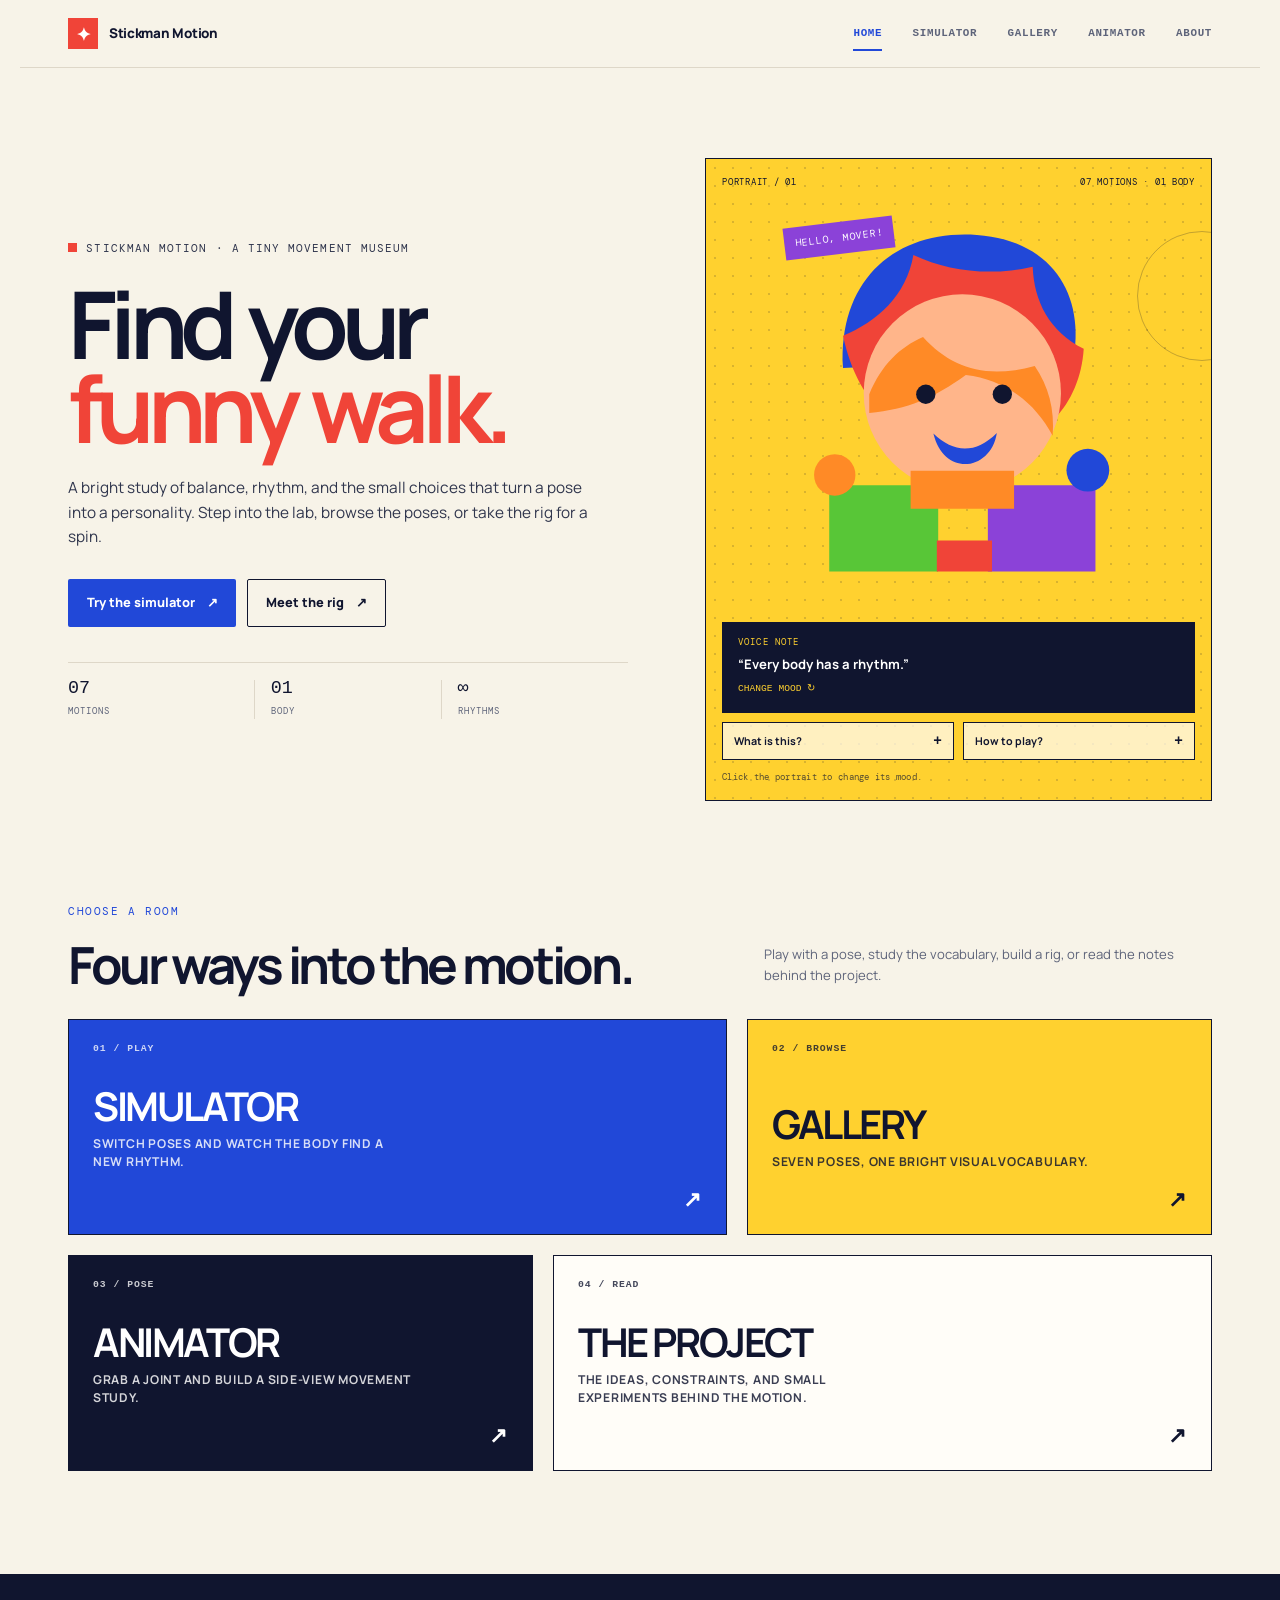
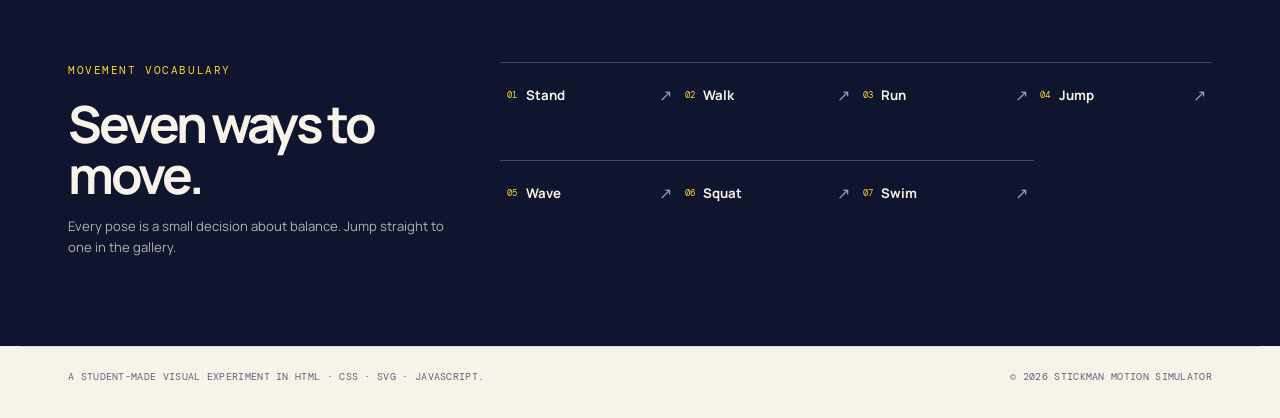
==== commit caeade4b: "Update portfolio pages and interactive experiences Co-authored-by: Copilot <223556219+Copilot@users." ====
--- a/index.html
+++ b/index.html
@@ -1,11 +1,11 @@
-<!doctype html>
+﻿<!doctype html>
 <html lang="en">
 <head>
   <meta charset="utf-8">
   <meta name="viewport" content="width=device-width, initial-scale=1">
   <title>Stickman Motion Simulator | Home</title>
   <meta name="description" content="A bright, playful home for exploring stickman movement.">
-  <meta name="theme-color" content="#ff8a26">
+  <meta name="theme-color" content="#f7f3e8">
   <meta property="og:type" content="website">
   <meta property="og:title" content="Stickman Motion Simulator">
   <meta property="og:description" content="Explore movement through bright color-block portraits and playful motion studies.">
@@ -15,43 +15,102 @@
   <link rel="stylesheet" href="style.css">
 </head>
 <body class="home-page">
-  <main class="home-canvas">
-    <p class="home-kicker">Stickman Motion · a tiny movement museum</p>
-    <p class="home-counter">01 / 04</p>
+  <a class="skip-link" href="#home-main">Skip to content</a>
+  <header class="site-header home-header">
+    <a class="brand" href="index.html" aria-label="Stickman Motion Simulator home"><span class="brand-mark" aria-hidden="true">✦</span><span>Stickman Motion</span></a>
+    <nav aria-label="Primary navigation">
+      <a aria-current="page" href="index.html">Home</a><a href="simulator.html">Simulator</a><a href="gallery.html">Gallery</a><a href="animator.html">Animator</a><a href="about.html">About</a>
+    </nav>
+  </header>
 
-    <section class="portrait-wrap" aria-labelledby="home-title">
-      <p class="portrait-label">Hello, mover!</p>
-      <svg id="home-portrait" class="portrait" viewBox="0 0 520 580" role="button" tabindex="0" aria-label="Change the portrait's mood" aria-labelledby="portrait-title portrait-desc">
-        <title id="portrait-title">A bright color-block portrait</title>
-        <desc id="portrait-desc">A playful head made from cobalt blue, tomato red, orange, green, and purple shapes.</desc>
-        <path fill="#2148d8" d="M92 235C85 105 170 34 286 42c115 8 162 95 137 196-36-38-70-51-118-47-77 6-133 41-213 44z"/>
-        <path fill="#f04438" d="M92 188c49-20 92-58 102-117 51 24 113 31 173 17 2 50 24 94 74 119-5 80-60 145-150 145-111 0-177-61-199-164z"/>
-        <circle fill="#ffb58a" cx="265" cy="271" r="143"/>
-        <path fill="#ff8a26" d="M130 273c18-43 44-68 78-83 42 46 92 61 162 42 20 29 29 63 26 101-26-49-69-81-126-88-46 33-84 50-140 55z"/>
-        <circle class="portrait-eye" fill="#10152f" cx="212" cy="273" r="14"/><circle class="portrait-eye" fill="#10152f" cx="323" cy="273" r="14"/>
-        <path class="portrait-mouth" fill="#2148d8" d="M223 330c30 29 62 29 92-1-8 54-76 66-92 1z"/>
-        <path fill="#58c637" d="M72 405h158v125H72z"/><path fill="#8b42d8" d="M302 405h156v125H302z"/>
-        <path fill="#ff8a26" d="M190 384h150v55H190z"/><circle fill="#ff8a26" cx="80" cy="390" r="30"/>
-        <circle fill="#2148d8" cx="447" cy="383" r="31"/><path fill="#f04438" d="M228 485h80v45h-80z"/>
-      </svg>
-      <h1 id="home-title">Find your<br><span>funny walk.</span></h1>
+  <main id="home-main" class="home-canvas">
+    <section class="home-hero" aria-labelledby="home-title">
+      <div class="home-copy">
+        <p class="home-kicker">Stickman Motion · A tiny movement museum</p>
+        <h1 id="home-title">Find your<br><span>funny walk.</span></h1>
+        <p class="home-lede">A bright study of balance, rhythm, and the small choices that turn a pose into a personality. Step into the lab, browse the poses, or take the rig for a spin.</p>
+        <div class="home-actions">
+          <a class="button button-primary" href="simulator.html">Try the simulator <span aria-hidden="true">↗</span></a>
+          <a class="button button-secondary" href="animator.html">Meet the rig <span aria-hidden="true">↗</span></a>
+        </div>
+        <dl class="home-stats" aria-label="Project facts">
+          <div><dt>07</dt><dd>motions</dd></div>
+          <div><dt>01</dt><dd>body</dd></div>
+          <div><dt>∞</dt><dd>rhythms</dd></div>
+        </dl>
+      </div>
+
+      <div class="home-stage">
+        <div class="home-stage-top">
+          <span class="stage-index">Portrait / 01</span>
+          <span class="home-counter">07 motions · 01 body</span>
+        </div>
+        <div class="portrait-wrap">
+          <p class="portrait-label">Hello, mover!</p>
+          <svg id="home-portrait" class="portrait" viewBox="0 0 520 580" role="button" tabindex="0" aria-label="Change the portrait's mood" aria-describedby="portrait-desc">
+            <title id="portrait-title">A bright color-block portrait</title>
+            <desc id="portrait-desc">A playful head made from cobalt blue, tomato red, orange, green, and purple shapes.</desc>
+            <path fill="#2148d8" d="M92 235C85 105 170 34 286 42c115 8 162 95 137 196-36-38-70-51-118-47-77 6-133 41-213 44z"/>
+            <path fill="#f04438" d="M92 188c49-20 92-58 102-117 51 24 113 31 173 17 2 50 24 94 74 119-5 80-60 145-150 145-111 0-177-61-199-164z"/>
+            <circle fill="#ffb58a" cx="265" cy="271" r="143"/>
+            <path fill="#ff8a26" d="M130 273c18-43 44-68 78-83 42 46 92 61 162 42 20 29 29 63 26 101-26-49-69-81-126-88-46 33-84 50-140 55z"/>
+            <circle class="portrait-eye" fill="#10152f" cx="212" cy="273" r="14"/><circle class="portrait-eye" fill="#10152f" cx="323" cy="273" r="14"/>
+            <path class="portrait-mouth" fill="#2148d8" d="M223 330c30 29 62 29 92-1-8 54-76 66-92 1z"/>
+            <path fill="#58c637" d="M72 405h158v125H72z"/><path fill="#8b42d8" d="M302 405h156v125H302z"/>
+            <path fill="#ff8a26" d="M190 384h150v55H190z"/><circle fill="#ff8a26" cx="80" cy="390" r="30"/>
+            <circle fill="#2148d8" cx="447" cy="383" r="31"/><path fill="#f04438" d="M228 485h80v45h-80z"/>
+          </svg>
+        </div>
+        <div class="home-stage-bottom">
+          <aside id="home-dialogue" class="home-dialogue" aria-live="polite">
+            <span>VOICE NOTE</span>
+            <strong>“Every body has a rhythm.”</strong>
+            <button id="portrait-mood" type="button" aria-label="Change portrait mood">Change mood ↻</button>
+          </aside>
+          <div class="home-note-triggers" aria-label="Field notes">
+            <button class="bubble-note home-note" type="button" aria-controls="home-dialogue" data-message="Six simple poses. Infinite little stories.">What is this? <span aria-hidden="true">+</span></button>
+            <button class="bubble-note bubble-note-two home-note" type="button" aria-controls="home-dialogue" data-message="Click a pose, watch it change, and make the web feel alive.">How to play? <span aria-hidden="true">+</span></button>
+          </div>
+          <p class="stage-help">Click the portrait to change its mood.</p>
+        </div>
+      </div>
     </section>
 
-    <nav class="bubble-nav" aria-label="Explore the project">
-      <a class="bubble bubble-blue bubble-simulator" href="simulator.html">Try it<br><strong>Simulator</strong><i aria-hidden="true">↗</i></a>
-      <a class="bubble bubble-purple bubble-gallery" href="gallery.html">See the<br><strong>Gallery</strong><i aria-hidden="true">↗</i></a>
-      <a class="bubble bubble-green bubble-about" href="about.html">Meet the<br><strong>Project</strong><i aria-hidden="true">↗</i></a>
-      <button class="bubble bubble-red bubble-note" type="button" data-message="Six simple poses. Infinite little stories.">What is<br><strong>this?</strong><i aria-hidden="true">+</i></button>
-      <button class="bubble bubble-orange bubble-note bubble-note-two" type="button" data-message="Click a pose, watch it change, and make the web feel alive.">How to<br><strong>play</strong><i aria-hidden="true">+</i></button>
-    </nav>
+    <section class="home-explore" aria-labelledby="explore-title">
+      <div class="home-section-head">
+        <div><p class="eyebrow">Choose a room</p><h2 id="explore-title">Four ways into the motion.</h2></div>
+        <p>Play with a pose, study the vocabulary, build a rig, or read the notes behind the project.</p>
+      </div>
+      <nav class="bubble-nav home-route-grid" aria-label="Explore the project">
+        <a class="bubble bubble-blue bubble-simulator route-card route-simulator" href="simulator.html"><span class="route-index">01 / Play</span><strong>Simulator</strong><span class="route-copy">Switch poses and watch the body find a new rhythm.</span><i aria-hidden="true">↗</i></a>
+        <a class="bubble bubble-yellow bubble-gallery route-card route-gallery" href="gallery.html"><span class="route-index">02 / Browse</span><strong>Gallery</strong><span class="route-copy">Seven poses, one bright visual vocabulary.</span><i aria-hidden="true">↗</i></a>
+        <a class="bubble bubble-purple bubble-animator route-card route-animator" href="animator.html"><span class="route-index">03 / Pose</span><strong>Animator</strong><span class="route-copy">Grab a joint and build a side-view movement study.</span><i aria-hidden="true">↗</i></a>
+        <a class="bubble bubble-green bubble-about route-card route-about" href="about.html"><span class="route-index">04 / Read</span><strong>The project</strong><span class="route-copy">The ideas, constraints, and small experiments behind the motion.</span><i aria-hidden="true">↗</i></a>
+      </nav>
+    </section>
 
-    <aside id="home-dialogue" class="home-dialogue" aria-live="polite">
-      <span>VOICE NOTE</span>
-      <strong>“Every body has a rhythm.”</strong>
-      <button id="portrait-mood" type="button" aria-label="Change portrait mood">Change mood ↻</button>
-    </aside>
-    <p class="home-footer">A student-made visual experiment<br>in HTML · CSS · SVG · JavaScript</p>
+    <section class="home-index" aria-labelledby="index-title">
+      <div class="home-index-copy">
+        <p class="eyebrow">Movement vocabulary</p>
+        <h2 id="index-title">Seven ways to move.</h2>
+        <p>Every pose is a small decision about balance. Jump straight to one in the gallery.</p>
+      </div>
+      <ol class="motion-index">
+        <li><a href="gallery.html#motion-stand"><span>01</span><strong>Stand</strong><i aria-hidden="true">↗</i></a></li>
+        <li><a href="gallery.html#motion-walk"><span>02</span><strong>Walk</strong><i aria-hidden="true">↗</i></a></li>
+        <li><a href="gallery.html#motion-run"><span>03</span><strong>Run</strong><i aria-hidden="true">↗</i></a></li>
+        <li><a href="gallery.html#motion-jump"><span>04</span><strong>Jump</strong><i aria-hidden="true">↗</i></a></li>
+        <li><a href="gallery.html#motion-wave"><span>05</span><strong>Wave</strong><i aria-hidden="true">↗</i></a></li>
+        <li><a href="gallery.html#motion-squat"><span>06</span><strong>Squat</strong><i aria-hidden="true">↗</i></a></li>
+        <li><a href="gallery.html#motion-swim"><span>07</span><strong>Swim</strong><i aria-hidden="true">↗</i></a></li>
+      </ol>
+    </section>
   </main>
+
+  <footer class="site-footer home-footer page-shell">
+    <p>A student-made visual experiment in HTML · CSS · SVG · JavaScript.</p>
+    <p>© 2026 Stickman Motion Simulator</p>
+  </footer>
   <script src="script.js"></script>
 </body>
 </html>
--- a/style.css
+++ b/style.css
@@ -290,7 +290,7 @@
 @media (max-width:800px) { .animator-layout { grid-template-columns:1fr; }.animator-stage { min-height:470px; }.animator-playback { align-items:flex-start; flex-wrap:wrap; }.animator-playback label { flex-basis:100%; } }
 
 /* Animator v2: direct-pose studio */
-.animator-heading { padding-bottom:32px; }.animator-workspace { align-items:start; display:grid; gap:18px; grid-template-columns:minmax(0,1.55fr) minmax(300px,.7fr); padding-bottom:75px; }.animator-canvas-card,.inspector-card { background:var(--card); border:1px solid var(--line); }.animator-canvas-card { overflow:hidden; }.animator-topbar { align-items:center; display:flex; font:500 .66rem 'DM Mono',monospace; gap:14px; justify-content:space-between; padding:12px 18px; }.studio-dot { background:var(--green); border-radius:50%; display:inline-block; height:8px; margin-right:8px; width:8px; }.inline-angle { align-items:center; display:flex; gap:8px; margin-left:auto; max-width:290px; }.inline-angle input { accent-color:var(--cobalt); min-width:90px; width:150px; }.inline-angle output { min-width:36px; text-align:right; }.animator-stage-v2 { min-height:620px; }.stage-grid-lines { background-image:linear-gradient(rgba(16,21,47,.07) 1px,transparent 1px),linear-gradient(90deg,rgba(16,21,47,.07) 1px,transparent 1px); background-size:32px 32px; inset:0; position:absolute; }.stage-label { color:var(--muted); font:500 .6rem 'DM Mono',monospace; left:20px; position:absolute; top:20px; }.editor-stickman-v2 { height:86%; top:5%; width:86%; }.rig-part { cursor:grab; }.rig-part:hover,.rig-part.is-selected { filter:drop-shadow(0 0 5px #fff); }.rig-part.is-selected { outline:2px dashed var(--ink); }.rig-head { fill:var(--orange); }.rig-torso { fill:var(--cobalt); }.rig-arm,.rig-leg { stroke:var(--ink); stroke-width:1; }.rig-red { fill:var(--tomato); }.rig-orange { fill:var(--orange); }.rig-purple { fill:var(--purple); }.rig-green { fill:var(--green); }.rig-blue { fill:var(--cobalt); }.rig-joint { fill:var(--yellow); stroke:var(--ink); stroke-width:2; }.rig-hand,.rig-foot { fill:var(--orange); stroke:var(--ink); stroke-width:1; }.rig-anchor { fill:var(--ink); opacity:.5; }.rotation-handle { fill:var(--tomato); pointer-events:none; opacity:0; transition:opacity .2s ease; }.rotation-handle.is-visible { opacity:1; }.rotation-handle line { stroke:var(--tomato); stroke-dasharray:3 3; stroke-width:2; }.stage-instruction { bottom:20px; color:var(--ink); font:500 .65rem 'DM Mono',monospace; left:0; margin:0; position:absolute; right:0; text-align:center; }.animator-transport { align-items:center; border-top:1px solid var(--line); display:flex; gap:10px; padding:14px 18px; }.animator-transport label { color:var(--muted); font:500 .65rem 'DM Mono',monospace; margin-left:auto; }.animator-transport select { background:var(--paper); border:1px solid var(--line); font:600 .72rem Manrope,sans-serif; margin-left:5px; padding:7px; }.animator-inspector { display:grid; gap:18px; position:sticky; top:16px; }.inspector-card { padding:20px; }.inspector-heading { align-items:start; display:flex; justify-content:space-between; }.preset-count { color:var(--tomato); font:500 .65rem 'DM Mono',monospace; }.preset-grid-v2 { gap:8px; grid-template-columns:repeat(2,1fr); margin-top:12px; }.preset-grid-v2 .preset-button { display:grid; gap:2px; grid-template-columns:25px 1fr; text-align:left; }.preset-grid-v2 .preset-button b { color:var(--tomato); font:500 .65rem 'DM Mono',monospace; grid-row:span 2; }.preset-grid-v2 .preset-button span { font-size:.72rem; font-weight:800; }.preset-grid-v2 .preset-button i { color:var(--muted); font-size:.6rem; font-style:normal; }.preset-grid-v2 .preset-button.is-active { background:var(--yellow); border-color:var(--yellow); color:var(--ink); }.selected-card h2 { font-size:1.55rem; margin:8px 0 20px; }.selected-card p { color:var(--muted); font-size:.72rem; margin:18px 0 0; }.angle-control-v2 { color:var(--muted); display:flex; font:500 .65rem 'DM Mono',monospace; justify-content:space-between; text-transform:uppercase; }.angle-control-v2 output { color:var(--ink); }.angle-control-v2 input { accent-color:var(--cobalt); flex-basis:100%; margin-top:9px; }.editor-button { background:transparent; border:1px solid var(--line); color:var(--ink); cursor:pointer; font:700 .68rem Manrope,Arial,sans-serif; padding:9px 11px; }.editor-button:hover,.editor-button:focus-visible { border-color:var(--cobalt); color:var(--cobalt); outline:2px solid #b9c7ff; outline-offset:2px; }.editor-button-primary { background:var(--cobalt); border-color:var(--cobalt); color:#fff; }.editor-button-primary:hover { background:var(--tomato); border-color:var(--tomato); color:#fff; }.editor-button-wide { width:100%; }.export-status { color:var(--muted); font:500 .62rem 'DM Mono',monospace; margin:12px 0 0; }.editor-button:disabled { cursor:wait; opacity:.6; }
+.animator-heading { padding-bottom:32px; }.animator-workspace { align-items:start; display:grid; gap:18px; grid-template-columns:minmax(0,1.55fr) minmax(300px,.7fr); padding-bottom:75px; }.animator-canvas-card,.inspector-card { background:var(--card); border:1px solid var(--line); }.animator-canvas-card { overflow:hidden; }.animator-topbar { align-items:center; display:flex; font:500 .66rem 'DM Mono',monospace; gap:14px; justify-content:space-between; padding:12px 18px; }.studio-dot { background:var(--green); border-radius:50%; display:inline-block; height:8px; margin-right:8px; width:8px; }.inline-angle { align-items:center; display:flex; gap:8px; margin-left:auto; max-width:290px; }.inline-angle input { accent-color:var(--cobalt); min-width:90px; width:150px; }.inline-angle output { min-width:36px; text-align:right; }.animator-stage-v2 { min-height:620px; }.stage-grid-lines { background-image:linear-gradient(rgba(16,21,47,.07) 1px,transparent 1px),linear-gradient(90deg,rgba(16,21,47,.07) 1px,transparent 1px); background-size:32px 32px; inset:0; position:absolute; }.stage-label { color:var(--muted); font:500 .6rem 'DM Mono',monospace; left:20px; position:absolute; top:20px; }.editor-stickman-v2 { height:86%; top:5%; width:86%; }.rig-part { cursor:grab; }.rig-part:hover,.rig-part.is-selected { filter:drop-shadow(0 0 5px #fff); }.rig-part.is-selected { outline:2px dashed var(--ink); }.rig-head { fill:var(--orange); }.rig-eye { fill:var(--ink); }.rig-nose { fill:var(--tomato); stroke:var(--ink); stroke-width:1; }.rig-mouth { fill:none; stroke:var(--ink); stroke-linecap:round; stroke-width:2; }.rig-torso { fill:var(--cobalt); }.rig-arm,.rig-leg { stroke:var(--ink); stroke-width:1; }.rig-red { fill:var(--tomato); }.rig-orange { fill:var(--orange); }.rig-purple { fill:var(--purple); }.rig-green { fill:var(--green); }.rig-blue { fill:var(--cobalt); }.rig-joint { fill:var(--yellow); stroke:var(--ink); stroke-width:2; }.rig-hand,.rig-foot { fill:var(--orange); stroke:var(--ink); stroke-width:1; }.rig-anchor { fill:var(--ink); opacity:.5; }.rotation-handle { fill:var(--tomato); pointer-events:none; opacity:0; transition:opacity .2s ease; }.rotation-handle.is-visible { opacity:1; }.rotation-handle line { stroke:var(--tomato); stroke-dasharray:3 3; stroke-width:2; }.stage-instruction { bottom:20px; color:var(--ink); font:500 .65rem 'DM Mono',monospace; left:0; margin:0; position:absolute; right:0; text-align:center; }.animator-transport { align-items:center; border-top:1px solid var(--line); display:flex; gap:10px; padding:14px 18px; }.animator-transport label { color:var(--muted); font:500 .65rem 'DM Mono',monospace; margin-left:auto; }.animator-transport select { background:var(--paper); border:1px solid var(--line); font:600 .72rem Manrope,sans-serif; margin-left:5px; padding:7px; }.animator-inspector { display:grid; gap:18px; position:sticky; top:16px; }.inspector-card { padding:20px; }.inspector-heading { align-items:start; display:flex; justify-content:space-between; }.preset-count { color:var(--tomato); font:500 .65rem 'DM Mono',monospace; }.preset-grid-v2 { gap:8px; grid-template-columns:repeat(2,1fr); margin-top:12px; }.preset-grid-v2 .preset-button { display:grid; gap:2px; grid-template-columns:25px 1fr; text-align:left; }.preset-grid-v2 .preset-button b { color:var(--tomato); font:500 .65rem 'DM Mono',monospace; grid-row:span 2; }.preset-grid-v2 .preset-button span { font-size:.72rem; font-weight:800; }.preset-grid-v2 .preset-button i { color:var(--muted); font-size:.6rem; font-style:normal; }.preset-grid-v2 .preset-button.is-active { background:var(--yellow); border-color:var(--yellow); color:var(--ink); }.selected-card h2 { font-size:1.55rem; margin:8px 0 20px; }.selected-card p { color:var(--muted); font-size:.72rem; margin:18px 0 0; }.angle-control-v2 { color:var(--muted); display:flex; font:500 .65rem 'DM Mono',monospace; justify-content:space-between; text-transform:uppercase; }.angle-control-v2 output { color:var(--ink); }.angle-control-v2 input { accent-color:var(--cobalt); flex-basis:100%; margin-top:9px; }.editor-button { background:transparent; border:1px solid var(--line); color:var(--ink); cursor:pointer; font:700 .68rem Manrope,Arial,sans-serif; padding:9px 11px; }.editor-button:hover,.editor-button:focus-visible { border-color:var(--cobalt); color:var(--cobalt); outline:2px solid #b9c7ff; outline-offset:2px; }.editor-button-primary { background:var(--cobalt); border-color:var(--cobalt); color:#fff; }.editor-button-primary:hover { background:var(--tomato); border-color:var(--tomato); color:#fff; }.editor-button-wide { width:100%; }.export-status { color:var(--muted); font:500 .62rem 'DM Mono',monospace; margin:12px 0 0; }.editor-button:disabled { cursor:wait; opacity:.6; }
 @media (max-width:900px) { .animator-workspace { grid-template-columns:1fr; }.animator-stage-v2 { min-height:560px; } }
 @media (max-width:900px) { .animator-topbar { align-items:flex-start; flex-wrap:wrap; }.inline-angle { flex-basis:100%; margin-left:0; max-width:none; order:3; }.inline-angle input { flex:1; width:auto; } }
 @media (prefers-reduced-motion:reduce) { .rig-part { transition:none; } }
@@ -391,4 +391,587 @@
     top:auto;
     width:auto;
   }
-}+}
+
+/* Animator v5: hip-rooted side-view rig, IK feet, scrolling ground. */
+.editor-stickman-v2 { height:100%; left:0; top:0; transform:none; width:100%; }
+.animator-ground-line { stroke:rgba(16,21,47,.3); stroke-linecap:round; stroke-width:2; }
+.animator-ground-tick { stroke:rgba(16,21,47,.22); stroke-linecap:round; stroke-width:2; }
+#animator-shadow { fill:rgba(16,21,47,.14); }
+.rig-head-art { pointer-events:none; }
+.rig-auto,.rig-auto * { pointer-events:none; }
+.rig-part,.rig-pick { touch-action:none; }
+.rig-far { opacity:.9; }
+.rig-near { opacity:1; }
+.rig-auto .rig-joint { fill:var(--yellow); stroke:var(--ink); stroke-width:2; }
+.rig-foot { fill:var(--orange); stroke:var(--ink); stroke-width:1; }
+.animator-stage-v2 .stage-instruction { background:rgba(255,255,255,.45); bottom:auto; left:20px; padding:2px 8px; pointer-events:none; right:auto; text-align:left; top:42px; }
+
+/* ============================================================
+   2026 visual refresh: paper museum system
+   Appended below the existing design and animator v5 rules so
+   the committed/staged animator work is never overwritten.
+   ============================================================ */
+:root {
+  --canvas:#f7f3e8;
+  --surface:#fffdf8;
+  --line-soft:#ded7c8;
+  --ink-soft:#30364d;
+  --shell:1240px;
+  --gutter:clamp(1.25rem,4vw,3rem);
+  --radius:2px;
+}
+html { scroll-behavior:smooth; }
+body { background:var(--canvas); color:var(--ink); }
+.skip-link {
+  background:var(--ink);
+  color:#fff;
+  font:700 .72rem 'DM Mono',monospace;
+  left:1rem;
+  padding:.7rem .9rem;
+  position:fixed;
+  top:-4rem;
+  transition:top .18s ease;
+  z-index:200;
+}
+.skip-link:focus { top:1rem; }
+.site-header {
+  background:var(--canvas);
+  border-bottom:1px solid var(--line-soft);
+  max-width:var(--shell);
+  padding:1.15rem var(--gutter);
+  position:sticky;
+  top:0;
+  z-index:60;
+}
+.brand { font-size:.84rem; gap:.65rem; }
+.brand-mark { background:var(--tomato); height:1.9rem; width:1.9rem; }
+nav { align-items:center; gap:clamp(.9rem,2.4vw,1.9rem); }
+nav a {
+  color:var(--muted);
+  font-family:'DM Mono',monospace;
+  font-size:.68rem;
+  letter-spacing:.06em;
+  padding:.35rem 0;
+  position:relative;
+  text-transform:uppercase;
+}
+nav a::after {
+  background:var(--cobalt);
+  bottom:-.2rem;
+  content:"";
+  height:2px;
+  left:0;
+  position:absolute;
+  transform:scaleX(0);
+  transform-origin:left;
+  transition:transform .2s ease;
+  width:100%;
+}
+nav a:hover,nav a.is-active,nav a[aria-current="page"] { color:var(--cobalt); }
+nav a:hover::after,nav a.is-active::after,nav a[aria-current="page"]::after { transform:scaleX(1); }
+.page-shell { max-width:var(--shell); padding-left:var(--gutter); padding-right:var(--gutter); }
+.site-footer {
+  border-top:1px solid var(--line-soft);
+  color:var(--muted);
+  font-family:'DM Mono',monospace;
+  font-size:.64rem;
+  gap:1rem;
+  letter-spacing:.03em;
+  padding-bottom:1.4rem;
+  padding-top:1.4rem;
+}
+.section-heading { max-width:820px; padding-bottom:2.8rem; padding-top:4.4rem; }
+.section-heading h1 { letter-spacing:-.065em; }
+.section-heading > p:last-of-type { color:var(--muted); font-size:.95rem; max-width:590px; }
+.eyebrow { color:var(--cobalt); letter-spacing:.14em; }
+.button { align-items:center; border:1px solid transparent; border-radius:var(--radius); gap:.75rem; min-height:46px; padding:.8rem 1.1rem; transition:background .2s ease,color .2s ease,transform .2s ease; }
+.button:hover { transform:translateY(-2px); }
+.button-secondary { background:transparent; border-color:var(--ink); color:var(--ink); }
+.button-secondary:hover { background:var(--ink); color:var(--canvas); }
+.panel-action,.motion-play,.control-button,.sound-toggle,.motion-list li { border-radius:var(--radius); }
+
+/* Home: warm paper page around a single yellow portrait stage. */
+.home-page { background:var(--canvas); }
+.home-canvas {
+  margin:0 auto;
+  max-width:var(--shell);
+  min-height:0;
+  padding:0 var(--gutter);
+  position:relative;
+  width:100%;
+}
+.home-hero {
+  align-items:center;
+  display:grid;
+  gap:clamp(2rem,6vw,5.5rem);
+  grid-template-columns:minmax(0,1.05fr) minmax(22rem,.95fr);
+  padding:clamp(3rem,7vw,6rem) 0 clamp(4rem,8vw,7rem);
+}
+.home-copy { min-width:0; position:relative; z-index:2; }
+.home-kicker {
+  color:var(--ink-soft);
+  font-family:'DM Mono',monospace;
+  font-size:.67rem;
+  left:auto;
+  letter-spacing:.1em;
+  margin:0 0 1.5rem;
+  max-width:none;
+  position:static;
+  text-transform:uppercase;
+  top:auto;
+}
+.home-kicker::before { background:var(--tomato); content:""; display:inline-block; height:.55rem; margin-right:.6rem; width:.55rem; }
+.home-copy h1 {
+  color:var(--ink);
+  font-size:clamp(3.3rem,7.3vw,6.7rem);
+  letter-spacing:-.085em;
+  line-height:.9;
+  margin:0 0 1.7rem;
+}
+.home-copy h1 span { color:var(--tomato); }
+.home-lede { color:var(--ink-soft); font-size:clamp(.94rem,1.2vw,1.08rem); margin:0 0 1.8rem; max-width:34rem; }
+.home-actions { display:flex; flex-wrap:wrap; gap:.7rem; margin-bottom:2.2rem; }
+.home-stats { border-top:1px solid var(--line-soft); display:grid; gap:0; grid-template-columns:repeat(3,minmax(0,1fr)); margin:0; padding-top:1.1rem; }
+.home-stats div { border-right:1px solid var(--line-soft); padding-right:1rem; }
+.home-stats div + div { padding-left:1rem; }
+.home-stats div:last-child { border-right:0; }
+.home-stats dt { font-family:'DM Mono',monospace; font-size:1.15rem; font-weight:500; line-height:1; }
+.home-stats dd { color:var(--muted); font-family:'DM Mono',monospace; font-size:.58rem; letter-spacing:.11em; margin:.35rem 0 0; text-transform:uppercase; }
+.home-stage {
+  background-color:var(--yellow);
+  background-image:radial-gradient(rgba(16,21,47,.16) 1px,transparent 1px);
+  background-size:18px 18px;
+  border:1px solid var(--ink);
+  display:grid;
+  gap:1rem;
+  grid-template-rows:auto minmax(0,1fr) auto;
+  min-height:clamp(32rem,48vw,41rem);
+  overflow:hidden;
+  padding:1rem;
+  position:relative;
+}
+.home-stage::before {
+  border:1px solid rgba(16,21,47,.25);
+  border-radius:50%;
+  content:"";
+  height:8rem;
+  pointer-events:none;
+  position:absolute;
+  right:-3.5rem;
+  top:4.5rem;
+  width:8rem;
+}
+.home-stage-top { align-items:center; display:flex; gap:1rem; justify-content:space-between; position:relative; z-index:2; }
+.stage-index,.home-counter { color:var(--ink); font-family:'DM Mono',monospace; font-size:.58rem; letter-spacing:.08em; right:auto; text-transform:uppercase; top:auto; }
+.home-counter { position:static; }
+.home-stage .portrait-wrap { left:auto; margin:auto; position:relative; text-align:center; top:auto; transform:none; width:min(82%,26rem); }
+.home-stage .portrait { max-height:25rem; }
+.portrait-wrap .portrait-label { left:5%; top:4%; transform:rotate(-7deg); z-index:3; }
+.home-stage-bottom { display:grid; gap:.6rem; position:relative; z-index:2; }
+.home-dialogue {
+  background:var(--ink);
+  bottom:auto;
+  color:#fff;
+  left:auto;
+  margin:0;
+  max-width:none;
+  padding:.85rem 1rem;
+  position:relative;
+  right:auto;
+  top:auto;
+  transform:none;
+  width:100%;
+  z-index:2;
+}
+.home-dialogue span { color:var(--yellow); }
+.home-dialogue strong { font-size:.82rem; line-height:1.4; }
+.home-dialogue button { margin-top:.55rem; }
+.home-note-triggers { display:grid; gap:.55rem; grid-template-columns:1fr 1fr; }
+.home-note-triggers .bubble-note {
+  align-items:center;
+  animation:none;
+  background:rgba(255,253,248,.72);
+  border:1px solid var(--ink);
+  border-radius:0;
+  color:var(--ink);
+  cursor:pointer;
+  display:flex;
+  font:700 .67rem Manrope,Arial,sans-serif;
+  gap:.5rem;
+  height:auto;
+  inset:auto;
+  justify-content:space-between;
+  left:auto;
+  margin:0;
+  padding:.62rem .7rem;
+  position:relative;
+  right:auto;
+  text-align:left;
+  top:auto;
+  transform:none;
+  width:auto;
+}
+.home-note-triggers .bubble-note:hover,
+.home-note-triggers .bubble-note:focus-visible { background:var(--surface); border-color:var(--cobalt); color:var(--cobalt); }
+.home-note-triggers .bubble-note span { font-family:'DM Mono',monospace; font-size:.9rem; }
+.stage-help { color:rgba(16,21,47,.7); font-family:'DM Mono',monospace; font-size:.56rem; letter-spacing:.03em; margin:0; }
+
+.home-explore { padding:0 0 clamp(4rem,8vw,6.5rem); }
+.home-section-head { align-items:end; display:grid; gap:1.5rem; grid-template-columns:minmax(0,1.2fr) minmax(15rem,.8fr); margin-bottom:1.8rem; }
+.home-section-head h2,.home-index h2 { font-size:clamp(2rem,4vw,3.4rem); letter-spacing:-.065em; line-height:1; margin:0; }
+.home-section-head > p { color:var(--muted); font-size:.82rem; margin:0 0 .25rem; max-width:28rem; }
+.home-route-grid {
+  bottom:auto;
+  display:grid;
+  gap:clamp(.8rem,1.8vw,1.25rem);
+  grid-template-columns:repeat(12,minmax(0,1fr));
+  height:auto;
+  inset:auto;
+  left:auto;
+  pointer-events:auto;
+  position:relative;
+  right:auto;
+  top:auto;
+}
+.home-route-grid .bubble {
+  align-items:flex-start;
+  animation:none;
+  border:1px solid var(--ink);
+  border-radius:0;
+  display:flex;
+  flex-direction:column;
+  height:auto;
+  inset:auto;
+  justify-content:flex-start;
+  left:auto;
+  min-height:13.5rem;
+  padding:clamp(1rem,2vw,1.5rem);
+  position:relative;
+  right:auto;
+  text-align:left;
+  top:auto;
+  transform:none;
+  transition:box-shadow .2s ease,transform .2s ease,background .2s ease;
+  width:auto;
+}
+.home-route-grid .bubble:hover,
+.home-route-grid .bubble:focus-visible { box-shadow:7px 7px 0 var(--ink); transform:translate(-3px,-3px); }
+.home-route-grid .route-simulator { background:var(--cobalt); color:#fff; grid-column:span 7; }
+.home-route-grid .route-gallery { background:var(--yellow); color:var(--ink); grid-column:span 5; }
+.home-route-grid .route-animator { background:var(--ink); color:#fff; grid-column:span 5; }
+.home-route-grid .route-about { background:var(--surface); color:var(--ink); grid-column:span 7; }
+.home-route-grid .bubble-yellow { background:var(--yellow); color:var(--ink); }
+.route-index { font-family:'DM Mono',monospace; font-size:.61rem; letter-spacing:.1em; opacity:.78; text-transform:uppercase; }
+.home-route-grid .route-card strong { font-size:clamp(1.7rem,3.1vw,2.8rem); letter-spacing:-.06em; line-height:1; margin-top:auto; }
+.route-copy { font-size:.76rem; line-height:1.5; margin-top:.55rem; max-width:20rem; opacity:.82; }
+.home-route-grid .route-card i { align-self:flex-end; font-size:1.35rem; font-style:normal; margin-top:1rem; }
+.home-route-grid .route-card:hover i { transform:translate(2px,-2px); }
+
+.home-index {
+  background:var(--ink);
+  color:var(--canvas);
+  display:grid;
+  gap:2rem;
+  grid-template-columns:minmax(15rem,.72fr) minmax(0,1.28fr);
+  margin-left:calc(50% - 50vw);
+  margin-right:calc(50% - 50vw);
+  padding:clamp(3rem,7vw,5.5rem) max(var(--gutter),calc((100vw - var(--shell)) / 2 + var(--gutter)));
+}
+.home-index .eyebrow { color:var(--yellow); }
+.home-index-copy p:last-child { color:rgba(247,243,232,.7); font-size:.82rem; margin:1rem 0 0; max-width:24rem; }
+.motion-index { display:grid; gap:0; grid-template-columns:repeat(4,minmax(0,1fr)); list-style:none; margin:0; padding:0; }
+.motion-index li { border-top:1px solid rgba(247,243,232,.24); }
+.motion-index a { align-items:center; display:flex; gap:.55rem; min-height:4.1rem; padding:.8rem .4rem; transition:color .2s ease,padding .2s ease; }
+.motion-index a:hover,.motion-index a:focus-visible { color:var(--yellow); padding-left:.7rem; }
+.motion-index span { color:var(--yellow); font-family:'DM Mono',monospace; font-size:.58rem; }
+.motion-index strong { font-size:.83rem; }
+.motion-index i { font-style:normal; margin-left:auto; opacity:.6; }
+.home-footer { bottom:auto; left:auto; margin:auto; max-width:var(--shell); position:relative; right:auto; text-align:left; }
+.home-canvas > .machine-bubble { left:var(--bubble-x); position:fixed; top:var(--bubble-y); z-index:80; }
+@media (max-width:1080px) {
+  .home-hero { gap:2.5rem; grid-template-columns:minmax(0,1fr) minmax(20rem,.85fr); }
+  .home-copy h1 { font-size:clamp(3rem,7vw,5.2rem); }
+  .home-stage { min-height:35rem; }
+  .motion-index { grid-template-columns:repeat(3,minmax(0,1fr)); }
+}
+@media (max-width:900px) {
+  .home-hero { grid-template-columns:1fr; }
+  .home-copy { max-width:42rem; }
+  .home-copy h1 { font-size:clamp(3.4rem,10vw,5.8rem); }
+  .home-stage { margin:0 auto; max-width:38rem; min-height:auto; width:100%; }
+  .home-stage .portrait-wrap { width:min(68%,24rem); }
+  .home-stage .portrait { max-height:23rem; }
+  .home-section-head,.home-index { grid-template-columns:1fr; }
+  .home-route-grid .route-simulator,.home-route-grid .route-about { grid-column:span 7; }
+  .home-route-grid .route-gallery,.home-route-grid .route-animator { grid-column:span 5; }
+}
+@media (max-width:700px) {
+  .site-header { align-items:flex-start; flex-direction:column; gap:.8rem; padding:1rem var(--gutter); position:relative; }
+  .site-header nav { display:flex; flex-wrap:wrap; gap:.55rem 1rem; width:100%; }
+  .site-header nav a { font-size:.62rem; }
+  .home-canvas { min-height:0; padding:0 var(--gutter); }
+  .home-hero { gap:2rem; padding:2.4rem 0 3.5rem; }
+  .home-kicker { font-size:.6rem; margin-bottom:1.1rem; }
+  .home-copy h1 { font-size:clamp(3rem,15vw,4.5rem); margin-bottom:1.25rem; }
+  .home-lede { font-size:.93rem; }
+  .home-actions { align-items:stretch; flex-direction:column; }
+  .home-actions .button { justify-content:space-between; }
+  .home-stats dt { font-size:1rem; }
+  .home-stage { gap:.75rem; padding:.8rem; }
+  .home-stage .portrait-wrap { width:min(82%,20rem); }
+  .home-stage .portrait { max-height:20rem; }
+  .portrait-wrap .portrait-label { left:0; top:1%; }
+  .home-note-triggers { grid-template-columns:1fr; }
+  .home-section-head { align-items:start; gap:.75rem; margin-bottom:1.3rem; }
+  .home-section-head h2,.home-index h2 { font-size:clamp(1.9rem,10vw,2.8rem); }
+  .home-route-grid { grid-template-columns:1fr; }
+  .home-route-grid .route-simulator,.home-route-grid .route-gallery,.home-route-grid .route-animator,.home-route-grid .route-about { grid-column:auto; }
+  .home-route-grid .bubble { min-height:11rem; }
+  .home-index { gap:1.5rem; margin-left:calc(50% - 50vw); margin-right:calc(50% - 50vw); padding:2.8rem var(--gutter); }
+  .motion-index { grid-template-columns:repeat(2,minmax(0,1fr)); }
+  .motion-index a { min-height:3.6rem; }
+  .home-footer { display:flex; flex-direction:column; gap:.35rem; padding-bottom:1.2rem; padding-top:1.2rem; }
+}
+@media (max-width:420px) {
+  .home-stage .portrait-wrap { width:88%; }
+  .home-stage .portrait { max-height:17.5rem; }
+  .home-copy h1 { font-size:2.75rem; }
+  .home-stats div { padding-right:.55rem; }
+  .home-stats div + div { padding-left:.55rem; }
+  .home-stats dd { font-size:.5rem; }
+  .motion-index { grid-template-columns:1fr; }
+}
+/* Simulator: keep every control hook, give the stage more presence. */
+.simulator-page .section-heading { max-width:760px; }
+.simulator-heading { position:relative; }
+.simulator-heading::after {
+  background:var(--tomato);
+  content:"";
+  height:.55rem;
+  position:absolute;
+  right:0;
+  top:5.1rem;
+  width:.55rem;
+}
+.simulator-layout { gap:clamp(1.2rem,2.5vw,2.2rem); padding-bottom:clamp(3rem,7vw,5.5rem); }
+.stage-card,.control-card { background:var(--surface); border:1px solid var(--line-soft); border-radius:var(--radius); }
+.motion-stage { background:var(--yellow); min-height:clamp(28rem,50vw,38rem); }
+.stage-corner { color:rgba(16,21,47,.64); font-family:'DM Mono',monospace; font-size:.56rem; left:20px; letter-spacing:.09em; position:absolute; text-transform:uppercase; top:20px; z-index:2; }
+.motion-badge { background:var(--cobalt); color:#fff; font-family:'DM Mono',monospace; font-size:.6rem; left:20px; padding:.45rem .55rem; position:absolute; top:20px; z-index:2; }
+.motion-status { align-items:center; display:flex; gap:.55rem; padding:1rem 1.2rem; }
+.motion-status strong { color:var(--cobalt); }
+.dialogue { background:var(--ink); border:0; color:#fff; margin:0; padding:1.05rem 1.2rem; }
+.dialogue span { color:var(--yellow); font-family:'DM Mono',monospace; font-size:.56rem; letter-spacing:.12em; }
+.dialogue strong { display:block; font-size:.82rem; margin-top:.35rem; }
+.control-card { padding:clamp(1.25rem,2.5vw,1.8rem); }
+.control-card h2 { font-size:clamp(1.6rem,3vw,2.2rem); letter-spacing:-.06em; margin-bottom:1.2rem; }
+.motion-list { border-top:1px solid var(--line-soft); list-style:none; margin:0 0 1.5rem; padding:0; }
+.motion-list li { align-items:center; border-bottom:1px solid var(--line-soft); display:flex; gap:.7rem; padding:.7rem 0; }
+.motion-list li span { color:var(--tomato); font-family:'DM Mono',monospace; font-size:.58rem; }
+.motion-list li.is-selected { color:var(--cobalt); font-weight:800; padding-left:.35rem; }
+.motion-controls { margin-bottom:1.2rem; }
+.control-button { background:transparent; border:1px solid var(--line-soft); min-height:42px; padding:.7rem .6rem; }
+.control-button-primary { background:var(--cobalt); border-color:var(--cobalt); color:#fff; }
+.tempo-control { margin-bottom:1.1rem; }
+.tip,.auto-status { font-size:.7rem; }
+.shortcut-hint { border-top:1px solid var(--line-soft); margin-top:1rem; padding-top:.85rem; }
+.shortcut-hint kbd { background:var(--canvas); border:1px solid var(--line-soft); color:var(--ink); font:500 .6rem 'DM Mono',monospace; padding:.1rem .3rem; }
+
+/* Gallery: cards get a small stage while the motion SVGs stay untouched. */
+.gallery-page .section-heading { max-width:860px; position:relative; }
+.gallery-heading .sound-toggle { background:var(--yellow); border:1px solid var(--ink); color:var(--ink); font:700 .68rem Manrope,Arial,sans-serif; margin-top:.5rem; min-height:42px; padding:.65rem .8rem; }
+.gallery-heading .sound-toggle:hover { background:var(--surface); }
+.motion-grid { gap:clamp(.9rem,2vw,1.4rem); padding-bottom:clamp(3rem,7vw,5.5rem); }
+.motion-card { background:var(--surface); border:1px solid var(--line-soft); border-radius:var(--radius); display:flex; flex-direction:column; overflow:hidden; padding:1.25rem; scroll-margin-top:5.5rem; }
+.motion-card::before { background:var(--yellow); content:""; display:block; height:4px; left:0; position:absolute; right:0; top:0; }
+.motion-card:nth-child(2n)::before { background:var(--orange); }
+.motion-card:nth-child(3n)::before { background:var(--purple); }
+.motion-card:hover { box-shadow:7px 7px 0 var(--ink); transform:translate(-2px,-2px); }
+.motion-card:target { outline:3px solid var(--tomato); outline-offset:3px; }
+.card-number { color:var(--tomato); right:1.25rem; top:1.25rem; }
+.mini-stickman { background:var(--yellow); border:1px solid rgba(16,21,47,.28); height:10.5rem; margin:1rem auto 1.1rem; padding:.55rem; width:8.7rem; }
+.motion-card h2 { font-size:1.3rem; letter-spacing:-.04em; margin-bottom:.4rem; }
+.motion-card p { color:var(--muted); font-size:.78rem; line-height:1.55; margin:0 0 1.1rem; }
+.motion-play { margin-top:auto; min-height:40px; padding:.65rem .75rem; }
+.gallery-body .site-footer { margin-top:0; }
+
+/* About: editorial panels and working page-specific interactions. */
+.about-page { padding-bottom:clamp(2rem,5vw,4rem); }
+.about-heading { max-width:860px; }
+.about-heading h1 em { color:var(--tomato); }
+.about-grid { gap:clamp(.9rem,2vw,1.4rem); padding-bottom:clamp(2.5rem,6vw,4.5rem); }
+.about-panel { background:var(--surface); border:1px solid var(--line-soft); border-radius:var(--radius); padding:clamp(1.25rem,3vw,2rem); position:relative; }
+.about-panel::after { background:var(--tomato); content:""; height:4px; left:0; position:absolute; right:0; top:0; }
+.about-panel:nth-child(2)::after { background:var(--purple); }
+.about-panel:nth-child(3)::after { background:var(--green); }
+.panel-icon { margin-bottom:1.3rem; }
+.about-panel h2 { font-size:clamp(1.35rem,2.3vw,1.75rem); letter-spacing:-.05em; }
+.about-panel p { font-size:.84rem; line-height:1.7; }
+.about-panel.is-activated { background:var(--yellow); }
+.panel-action { margin-top:.7rem; min-height:40px; padding:.65rem .75rem; }
+.about-cta { align-items:end; background:var(--yellow); border:1px solid var(--ink); display:grid; gap:1.2rem 2rem; grid-template-columns:minmax(0,1.2fr) minmax(15rem,.8fr); padding:clamp(1.5rem,4vw,2.8rem); }
+.about-cta h2 { font-size:clamp(2rem,4vw,3.2rem); letter-spacing:-.065em; line-height:1; margin:0; }
+.about-cta > p { font-size:.82rem; margin:0; max-width:25rem; }
+.about-cta-actions { align-items:flex-start; display:flex; flex-wrap:wrap; gap:.6rem; grid-column:1 / -1; }
+
+@media (max-width:1000px) {
+  .control-card { display:grid; gap:0 1.5rem; grid-template-columns:1fr 1fr; }
+  .about-cta { grid-template-columns:1fr; }
+  .about-cta-actions { grid-column:auto; }
+}
+@media (max-width:800px) {
+  .simulator-layout { grid-template-columns:1fr; }
+  .control-card { display:block; }
+  .motion-grid { grid-template-columns:repeat(2,minmax(0,1fr)); }
+  .about-grid { grid-template-columns:1fr; }
+  .panel-wide { grid-column:auto; }
+}
+@media (max-width:700px) {
+  .simulator-heading::after { display:none; }
+  .simulator-page .section-heading { padding-bottom:2rem; padding-top:3rem; }
+  .motion-stage { min-height:clamp(22rem,102vw,30rem); }
+  .motion-grid { grid-template-columns:1fr; gap:.9rem; }
+  .motion-card { padding:1.1rem; }
+  .mini-stickman { height:9.5rem; width:8rem; }
+  .about-page .section-heading { padding-top:3rem; }
+  .about-cta { padding:1.4rem; }
+  .about-cta-actions { align-items:stretch; flex-direction:column; }
+  .about-cta-actions .button { justify-content:space-between; }
+  .gallery-body .site-footer,.about-body .site-footer,.simulator-body .site-footer { align-items:flex-start; gap:.35rem; }
+}
+@media (max-width:420px) {
+  .motion-grid { grid-template-columns:1fr; }
+  .gallery-heading .sound-toggle { width:100%; }
+}
+/* Small alignment and accessibility corrections. */
+.motion-badge { left:auto; right:20px; }
+@media (max-width:420px) { .motion-badge { left:auto; right:16px; } }
+/* Typography refinement: keep the word gap legible at display sizes. */
+.home-copy h1 { letter-spacing:-.07em; word-spacing:.03em; }
+/* Let the asymmetric route cards fill their grid tracks. */
+.home-route-grid { justify-items:stretch; }
+.home-route-grid .bubble { justify-self:stretch; }
+/* Focus rings that stay visible on the color-block surfaces. */
+.button-primary:focus-visible,
+.motion-play:focus-visible,
+.control-button-primary:focus-visible,
+.panel-action:focus-visible { outline-color:var(--ink); }
+.home-route-grid a:focus-visible { outline:3px solid var(--yellow); outline-offset:4px; }
+.home-route-grid .route-gallery:focus-visible,
+.home-route-grid .route-about:focus-visible { outline-color:var(--cobalt); }
+
+/* Simulator playground: Motion Echo. Namespaced so the old tour styles stay intact. */
+.echo-page { padding-bottom:clamp(2rem,5vw,4rem); }
+.echo-page .section-heading.echo-heading { max-width:860px; padding-bottom:clamp(2rem,4vw,3rem); position:relative; }
+.echo-heading::after { background:var(--tomato); content:""; height:.55rem; position:absolute; right:0; top:5.1rem; width:.55rem; }
+.echo-lede { color:var(--muted); font-size:.95rem; margin-bottom:0; max-width:620px; }
+.echo-game { align-items:start; display:grid; gap:clamp(1.2rem,2.5vw,2.2rem); grid-template-columns:minmax(0,1.55fr) minmax(18rem,.8fr); padding-bottom:clamp(2rem,5vw,4rem); }
+.echo-stage-card,.echo-sidebar { background:var(--surface); border:1px solid var(--line-soft); border-radius:var(--radius); }
+.echo-stage-card { overflow:hidden; }
+.echo-hud { align-items:center; border-bottom:1px solid var(--line-soft); display:grid; gap:.75rem; grid-template-columns:repeat(3,minmax(0,1fr)) auto; padding:.85rem 1.1rem; }
+.echo-stat { display:grid; gap:.05rem; }
+.echo-stat-label { color:var(--muted); font:500 .54rem 'DM Mono',monospace; letter-spacing:.1em; text-transform:uppercase; }
+.echo-stat strong { color:var(--ink); font-family:'DM Mono',monospace; font-size:1rem; line-height:1.2; }
+.echo-stat-total { color:var(--muted); font-size:.7rem; }
+.echo-stat-lives strong { color:var(--tomato); font-size:.85rem; letter-spacing:.18em; }
+.echo-reset { align-self:center; background:transparent; border:1px solid var(--line-soft); color:var(--ink); cursor:pointer; font:700 .64rem Manrope,Arial,sans-serif; min-height:38px; padding:.55rem .75rem; }
+.echo-reset:hover,.echo-reset:focus-visible { border-color:var(--tomato); color:var(--tomato); }
+.echo-stage { background:var(--yellow); min-height:clamp(28rem,50vw,38rem); overflow:hidden; position:relative; transition:background .2s ease; }
+.echo-stage::before { background-image:linear-gradient(rgba(16,21,47,.06) 1px,transparent 1px),linear-gradient(90deg,rgba(16,21,47,.06) 1px,transparent 1px); background-size:32px 32px; content:""; inset:0; opacity:.45; pointer-events:none; position:absolute; }
+.echo-stage::after { background:var(--tomato); content:""; height:10px; left:0; position:absolute; right:0; top:0; }
+.echo-stage-label,.echo-state,.echo-motion-label { font-family:'DM Mono',monospace; position:absolute; z-index:3; }
+.echo-stage-label { color:rgba(16,21,47,.64); font-size:.56rem; left:20px; letter-spacing:.09em; text-transform:uppercase; top:22px; }
+.echo-state { background:var(--cobalt); color:#fff; font-size:.58rem; letter-spacing:.08em; padding:.45rem .6rem; right:20px; text-transform:uppercase; top:20px; }
+.echo-state[data-state="watching"] { background:var(--purple); }
+.echo-state[data-state="input"] { background:var(--cobalt); }
+.echo-state[data-state="clear"],.echo-state[data-state="victory"] { background:var(--green); }
+.echo-state[data-state="over"] { background:var(--tomato); }
+.echo-motion-label { bottom:24px; color:var(--ink); font-size:.65rem; font-weight:500; left:20px; letter-spacing:.06em; text-transform:uppercase; }
+.echo-stage-floor { background:var(--orange); bottom:0; height:18px; left:0; position:absolute; right:0; z-index:0; }
+.echo-stickman { height:76%; left:50%; overflow:visible; position:absolute; top:7%; transform:translateX(-50%); width:76%; z-index:1; }
+.echo-stage[data-motion] #echo-pose { transform-box:fill-box; transform-origin:center bottom; }
+.echo-stage[data-motion="stand"] #echo-pose { animation:stage-breathe 2.8s ease-in-out infinite; }
+.echo-stage[data-motion="walk"] #echo-pose { animation:stage-walk .75s ease-in-out infinite; }
+.echo-stage[data-motion="run"] #echo-pose { animation:stage-run .42s ease-in-out infinite; }
+.echo-stage[data-motion="jump"] #echo-pose { animation:stage-jump 1.15s cubic-bezier(.36,.07,.19,.97) infinite; }
+.echo-stage[data-motion="wave"] #echo-pose { animation:stage-wave .8s ease-in-out infinite; transform-origin:58% 35%; }
+.echo-stage[data-motion="squat"] #echo-pose { animation:stage-squat 1.1s ease-in-out infinite; }
+.echo-stage[data-motion="swim"] #echo-pose { animation:stage-swim 1.15s ease-in-out infinite; transform-origin:50% 50%; }
+.echo-stage #echo-pose.is-pop { animation:echo-pose-pop .38s ease both; }
+@keyframes echo-pose-pop { from { opacity:.35; transform:translateY(8px) scale(.96); } to { opacity:1; transform:none; } }
+.echo-stage.is-watching { box-shadow:inset 0 0 0 5px rgba(33,72,216,.18); }
+.echo-stage.is-correct { box-shadow:inset 0 0 0 5px rgba(88,198,55,.5); }
+.echo-stage.is-clear { box-shadow:inset 0 0 0 6px rgba(88,198,55,.46); }
+.echo-stage.is-over { box-shadow:inset 0 0 0 6px rgba(240,68,56,.55); }
+.echo-stage.is-wrong { animation:echo-shake .32s ease; }
+@keyframes echo-shake { 0%,100% { transform:translateX(0); } 25% { transform:translateX(-6px); } 75% { transform:translateX(6px); } }
+.echo-stage-caption { align-items:center; border-top:1px solid var(--line-soft); color:var(--muted); display:flex; font-size:.74rem; gap:.5rem; margin:0; min-height:3.3rem; padding:.9rem 1.1rem; }
+.echo-caption-mark { color:var(--tomato); font-size:.8rem; }
+
+.echo-sidebar { padding:clamp(1.25rem,2.5vw,1.8rem); }
+.echo-sidebar .eyebrow { margin-bottom:.55rem; }
+.echo-sidebar h2 { font-size:clamp(1.6rem,3vw,2.2rem); letter-spacing:-.06em; line-height:1; margin-bottom:1.1rem; }
+.echo-howto { border-bottom:1px solid var(--line-soft); border-top:1px solid var(--line-soft); margin-bottom:1rem; padding:.9rem 0; }
+.echo-kicker { color:var(--muted); font:500 .6rem 'DM Mono',monospace; letter-spacing:.1em; margin:0 0 .5rem; text-transform:uppercase; }
+.echo-steps { display:grid; gap:.5rem; list-style:none; margin:0; padding:0; }
+.echo-steps li { align-items:start; display:grid; gap:.4rem; grid-template-columns:1.7rem 1fr; }
+.echo-steps li > span { color:var(--tomato); font:500 .58rem 'DM Mono',monospace; padding-top:.15rem; }
+.echo-steps p { color:var(--muted); font-size:.72rem; line-height:1.45; margin:0; }
+.echo-steps strong { color:var(--ink); }
+.echo-message { background:var(--canvas); border-left:4px solid var(--cobalt); color:var(--ink); font-size:.78rem; line-height:1.5; margin:0 0 .9rem; min-height:4rem; padding:.75rem .85rem; }
+.echo-message[data-tone="good"] { border-left-color:var(--green); }
+.echo-message[data-tone="bad"] { border-left-color:var(--tomato); }
+.echo-progress { display:flex; gap:.35rem; margin-bottom:1rem; min-height:8px; }
+.echo-pip { background:var(--line-soft); display:block; flex:1; height:8px; max-width:2.2rem; transition:background .2s ease,transform .2s ease; }
+.echo-pip.is-filled { background:var(--green); }
+.echo-progress[data-mode="watch"] .echo-pip.is-filled { background:var(--cobalt); }
+.echo-progress[data-mode="watch"] .echo-pip.is-current { background:var(--tomato); transform:scaleY(1.35); }
+.echo-actions { display:grid; gap:.55rem; margin-bottom:1.2rem; }
+.echo-primary,.echo-secondary { cursor:pointer; font:800 .76rem Manrope,Arial,sans-serif; min-height:44px; padding:.7rem .85rem; width:100%; }
+.echo-primary { background:var(--cobalt); border:1px solid var(--cobalt); color:#fff; }
+.echo-primary:hover,.echo-primary:focus-visible { background:var(--tomato); border-color:var(--tomato); }
+.echo-primary:focus-visible { outline-color:var(--ink); }
+.echo-secondary { background:transparent; border:1px solid var(--line-soft); color:var(--ink); }
+.echo-secondary:hover,.echo-secondary:focus-visible { border-color:var(--cobalt); color:var(--cobalt); }
+.echo-actions [hidden] { display:none; }
+.echo-keypad-head { color:var(--muted); display:flex; font:500 .56rem 'DM Mono',monospace; justify-content:space-between; letter-spacing:.1em; margin-bottom:.45rem; text-transform:uppercase; }
+.echo-keypad { display:grid; gap:.45rem; grid-template-columns:repeat(2,minmax(0,1fr)); }
+.echo-key { align-items:center; background:var(--canvas); border:1px solid var(--line-soft); color:var(--ink); cursor:pointer; display:flex; gap:.45rem; min-height:46px; padding:.5rem .55rem; text-align:left; transition:background .18s ease,border-color .18s ease,transform .18s ease; }
+.echo-key:last-child { grid-column:span 2; }
+.echo-key:hover:not(:disabled),.echo-key:focus-visible:not(:disabled) { background:var(--yellow); border-color:var(--ink); }
+.echo-key:active:not(:disabled) { transform:translateY(1px); }
+.echo-key:disabled { cursor:not-allowed; opacity:.45; }
+.echo-key-number { color:var(--tomato); font:500 .58rem 'DM Mono',monospace; min-width:1.35rem; }
+.echo-key-name { font-size:.71rem; font-weight:800; }
+.echo-shortcut { border-top:1px solid var(--line-soft); color:var(--muted); font-size:.64rem; line-height:1.5; margin:1rem 0 0; padding-top:.75rem; }
+.echo-shortcut kbd { background:var(--canvas); border:1px solid var(--line-soft); color:var(--ink); font:500 .6rem 'DM Mono',monospace; padding:.1rem .3rem; }
+
+@media (max-width:900px) {
+  .echo-game { grid-template-columns:1fr; }
+  .echo-stage { min-height:clamp(28rem,62vw,36rem); }
+}
+@media (max-width:700px) {
+  .echo-page .section-heading.echo-heading { padding-bottom:1.8rem; padding-top:3rem; }
+  .echo-heading::after { display:none; }
+  .echo-stage { min-height:clamp(22rem,92vw,30rem); }
+  .echo-stickman { height:78%; top:6%; width:84%; }
+  .echo-hud { gap:.5rem; padding:.8rem .85rem; }
+  .echo-stat strong { font-size:.9rem; }
+  .echo-stat-lives strong { font-size:.78rem; }
+  .echo-reset { min-height:36px; padding:.5rem .6rem; }
+  .echo-sidebar { padding:1.2rem; }
+}
+@media (max-width:420px) {
+  .echo-hud { grid-template-columns:repeat(3,minmax(0,1fr)); }
+  .echo-reset { grid-column:1 / -1; width:100%; }
+  .echo-stage-label { left:16px; top:18px; }
+  .echo-state { right:16px; top:16px; }
+  .echo-motion-label { bottom:22px; left:16px; }
+  .echo-keypad { grid-template-columns:1fr; }
+  .echo-key:last-child { grid-column:auto; }
+}
+@media (prefers-reduced-motion:reduce) {
+  .echo-stage[data-motion] #echo-pose,.echo-stage #echo-pose.is-pop { animation:none; }
+  .echo-stage.is-wrong { animation:none; }
+}
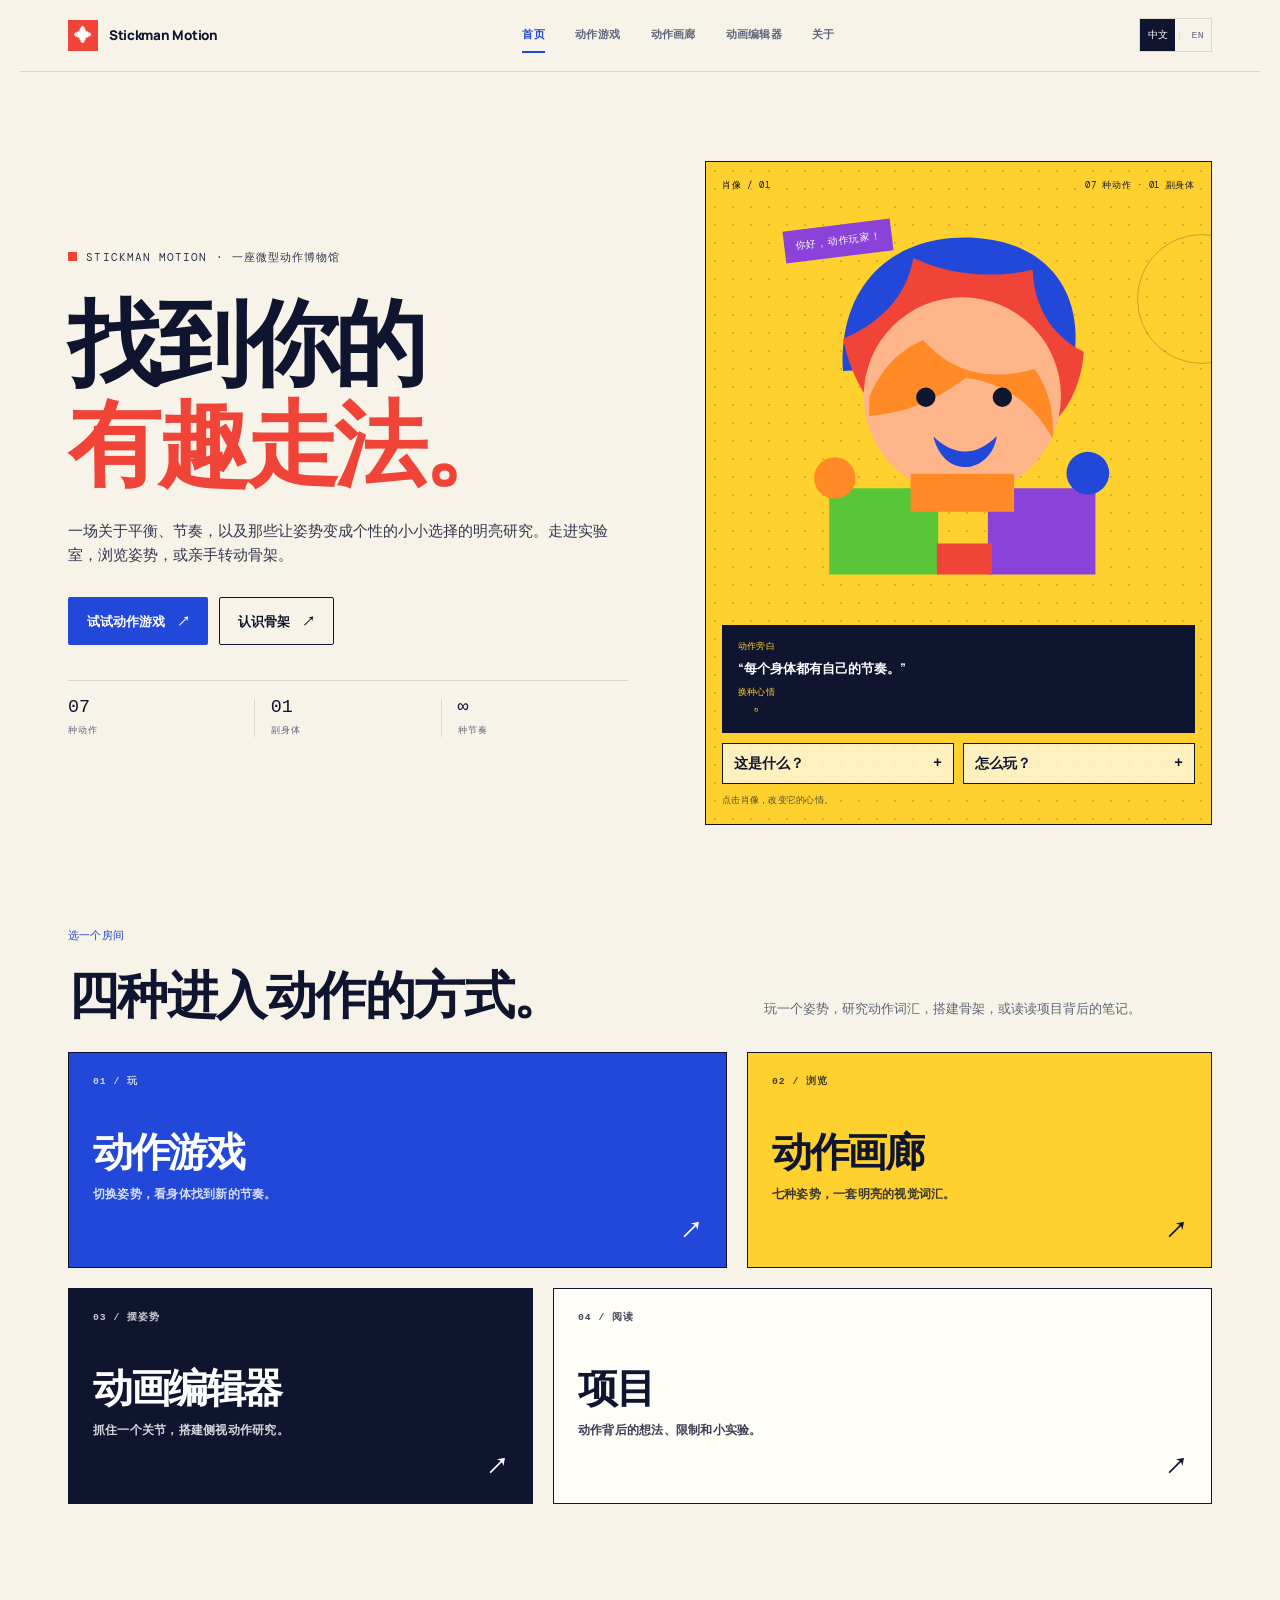
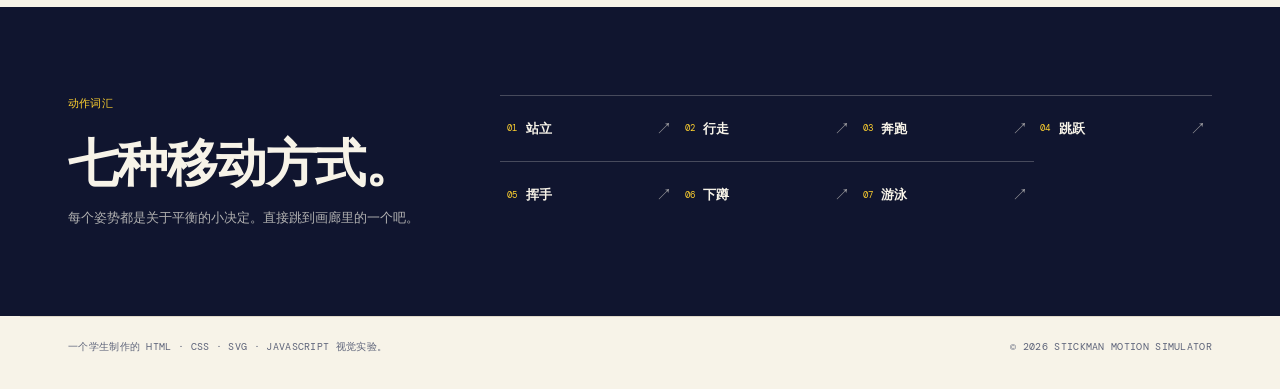
==== commit 0b746870: "Add bilingual portfolio interface Co-authored-by: Copilot <223556219+Copilot@users.noreply.github.co" ====
--- a/index.html
+++ b/index.html
@@ -1,55 +1,62 @@
 ﻿<!doctype html>
-<html lang="en">
+<html lang="zh-CN">
 <head>
   <meta charset="utf-8">
   <meta name="viewport" content="width=device-width, initial-scale=1">
-  <title>Stickman Motion Simulator | Home</title>
-  <meta name="description" content="A bright, playful home for exploring stickman movement.">
+  <title data-i18n="meta.home.title">Stickman Motion Simulator | Home</title>
+  <meta name="description" content="A bright, playful home for exploring stickman movement." data-i18n-content="meta.home.description">
   <meta name="theme-color" content="#f7f3e8">
   <meta property="og:type" content="website">
-  <meta property="og:title" content="Stickman Motion Simulator">
-  <meta property="og:description" content="Explore movement through bright color-block portraits and playful motion studies.">
+  <meta property="og:title" content="Stickman Motion Simulator" data-i18n-content="meta.home.ogTitle">
+  <meta property="og:description" content="Explore movement through bright color-block portraits and playful motion studies." data-i18n-content="meta.home.ogDescription">
   <meta property="og:url" content="https://example.com/stickman-motion-simulator/">
   <meta property="og:image" content="https://example.com/stickman-motion-simulator/og-image.svg">
   <link rel="icon" href="data:image/svg+xml,%3Csvg xmlns='http://www.w3.org/2000/svg' viewBox='0 0 64 64'%3E%3Crect width='64' height='64' fill='%232148d8'/%3E%3Ccircle cx='32' cy='32' r='17' fill='%23ffd21f'/%3E%3C/svg%3E">
   <link rel="stylesheet" href="style.css">
+  <script src="i18n.js"></script>
 </head>
 <body class="home-page">
-  <a class="skip-link" href="#home-main">Skip to content</a>
+  <a class="skip-link" href="#home-main" data-i18n="common.skip">Skip to content</a>
   <header class="site-header home-header">
-    <a class="brand" href="index.html" aria-label="Stickman Motion Simulator home"><span class="brand-mark" aria-hidden="true">✦</span><span>Stickman Motion</span></a>
-    <nav aria-label="Primary navigation">
-      <a aria-current="page" href="index.html">Home</a><a href="simulator.html">Simulator</a><a href="gallery.html">Gallery</a><a href="animator.html">Animator</a><a href="about.html">About</a>
+    <a class="brand" href="index.html" aria-label="Stickman Motion Simulator home" data-i18n-aria-label="common.brandHome"><span class="brand-mark" aria-hidden="true">✦</span><span>Stickman Motion</span></a>
+    <nav aria-label="Primary navigation" data-i18n-aria-label="common.primaryNav">
+      <a aria-current="page" href="index.html" data-i18n="common.nav.home">Home</a><a href="simulator.html" data-i18n="common.nav.simulator">Simulator</a><a href="gallery.html" data-i18n="common.nav.gallery">Gallery</a><a href="animator.html" data-i18n="common.nav.animator">Animator</a><a href="about.html" data-i18n="common.nav.about">About</a>
     </nav>
+    <div class="language-switch" role="group" aria-label="Language" data-i18n-aria-label="common.language">
+      <button type="button" data-language="zh-CN" lang="zh-CN" aria-label="简体中文" data-i18n-aria-label="common.switchToChinese" aria-pressed="true">中文</button>
+      <span class="language-separator" aria-hidden="true">|</span>
+      <button type="button" data-language="en" lang="en" aria-label="English" data-i18n-aria-label="common.switchToEnglish" aria-pressed="false">EN</button>
+    </div>
+
   </header>
 
   <main id="home-main" class="home-canvas">
     <section class="home-hero" aria-labelledby="home-title">
       <div class="home-copy">
-        <p class="home-kicker">Stickman Motion · A tiny movement museum</p>
-        <h1 id="home-title">Find your<br><span>funny walk.</span></h1>
-        <p class="home-lede">A bright study of balance, rhythm, and the small choices that turn a pose into a personality. Step into the lab, browse the poses, or take the rig for a spin.</p>
+        <p class="home-kicker" data-i18n="home.kicker">Stickman Motion · A tiny movement museum</p>
+        <h1 id="home-title" data-i18n-html="home.title">Find your<br><span>funny walk.</span></h1>
+        <p class="home-lede" data-i18n="home.lede">A bright study of balance, rhythm, and the small choices that turn a pose into a personality. Step into the lab, browse the poses, or take the rig for a spin.</p>
         <div class="home-actions">
-          <a class="button button-primary" href="simulator.html">Try the simulator <span aria-hidden="true">↗</span></a>
-          <a class="button button-secondary" href="animator.html">Meet the rig <span aria-hidden="true">↗</span></a>
+          <a class="button button-primary" href="simulator.html"><span data-i18n="home.trySimulator">Try the simulator</span> <span aria-hidden="true">↗</span></a>
+          <a class="button button-secondary" href="animator.html"><span data-i18n="home.meetRig">Meet the rig</span> <span aria-hidden="true">↗</span></a>
         </div>
-        <dl class="home-stats" aria-label="Project facts">
-          <div><dt>07</dt><dd>motions</dd></div>
-          <div><dt>01</dt><dd>body</dd></div>
-          <div><dt>∞</dt><dd>rhythms</dd></div>
+        <dl class="home-stats" aria-label="Project facts" data-i18n-aria-label="home.statsAria">
+          <div><dt>07</dt><dd data-i18n="home.stats.motions">motions</dd></div>
+          <div><dt>01</dt><dd data-i18n="home.stats.body">body</dd></div>
+          <div><dt>∞</dt><dd data-i18n="home.stats.rhythms">rhythms</dd></div>
         </dl>
       </div>
 
       <div class="home-stage">
         <div class="home-stage-top">
-          <span class="stage-index">Portrait / 01</span>
-          <span class="home-counter">07 motions · 01 body</span>
+          <span class="stage-index" data-i18n="home.stage.index">Portrait / 01</span>
+          <span class="home-counter" data-i18n="home.stage.counter">07 motions · 01 body</span>
         </div>
         <div class="portrait-wrap">
-          <p class="portrait-label">Hello, mover!</p>
-          <svg id="home-portrait" class="portrait" viewBox="0 0 520 580" role="button" tabindex="0" aria-label="Change the portrait's mood" aria-describedby="portrait-desc">
-            <title id="portrait-title">A bright color-block portrait</title>
-            <desc id="portrait-desc">A playful head made from cobalt blue, tomato red, orange, green, and purple shapes.</desc>
+          <p class="portrait-label" data-i18n="home.portrait.label">Hello, mover!</p>
+          <svg id="home-portrait" class="portrait" viewBox="0 0 520 580" role="button" tabindex="0" aria-label="Change the portrait's mood" aria-describedby="portrait-desc" data-i18n-aria-label="home.portrait.aria">
+            <title id="portrait-title" data-i18n="home.portrait.title">A bright color-block portrait</title>
+            <desc id="portrait-desc" data-i18n="home.portrait.desc">A playful head made from cobalt blue, tomato red, orange, green, and purple shapes.</desc>
             <path fill="#2148d8" d="M92 235C85 105 170 34 286 42c115 8 162 95 137 196-36-38-70-51-118-47-77 6-133 41-213 44z"/>
             <path fill="#f04438" d="M92 188c49-20 92-58 102-117 51 24 113 31 173 17 2 50 24 94 74 119-5 80-60 145-150 145-111 0-177-61-199-164z"/>
             <circle fill="#ffb58a" cx="265" cy="271" r="143"/>
@@ -63,53 +70,53 @@
         </div>
         <div class="home-stage-bottom">
           <aside id="home-dialogue" class="home-dialogue" aria-live="polite">
-            <span>VOICE NOTE</span>
+            <span data-i18n="home.dialogue.label">VOICE NOTE</span>
             <strong>“Every body has a rhythm.”</strong>
-            <button id="portrait-mood" type="button" aria-label="Change portrait mood">Change mood ↻</button>
+            <button id="portrait-mood" type="button" aria-label="Change portrait mood" data-i18n-aria-label="home.dialogue.changeMoodAria"><span data-i18n="home.dialogue.changeMood">Change mood</span> <span aria-hidden="true">↻</span></button>
           </aside>
-          <div class="home-note-triggers" aria-label="Field notes">
-            <button class="bubble-note home-note" type="button" aria-controls="home-dialogue" data-message="Six simple poses. Infinite little stories.">What is this? <span aria-hidden="true">+</span></button>
-            <button class="bubble-note bubble-note-two home-note" type="button" aria-controls="home-dialogue" data-message="Click a pose, watch it change, and make the web feel alive.">How to play? <span aria-hidden="true">+</span></button>
+          <div class="home-note-triggers" aria-label="Field notes" data-i18n-aria-label="home.notesAria">
+            <button class="bubble-note home-note" type="button" aria-controls="home-dialogue" data-message="Six simple poses. Infinite little stories." data-message-key="home.notes.whatMessage"><span data-i18n="home.notes.what">What is this?</span> <span aria-hidden="true">+</span></button>
+            <button class="bubble-note bubble-note-two home-note" type="button" aria-controls="home-dialogue" data-message="Click a pose, watch it change, and make the web feel alive." data-message-key="home.notes.howMessage"><span data-i18n="home.notes.how">How to play?</span> <span aria-hidden="true">+</span></button>
           </div>
-          <p class="stage-help">Click the portrait to change its mood.</p>
+          <p class="stage-help" data-i18n="home.stage.help">Click the portrait to change its mood.</p>
         </div>
       </div>
     </section>
 
     <section class="home-explore" aria-labelledby="explore-title">
       <div class="home-section-head">
-        <div><p class="eyebrow">Choose a room</p><h2 id="explore-title">Four ways into the motion.</h2></div>
-        <p>Play with a pose, study the vocabulary, build a rig, or read the notes behind the project.</p>
+        <div><p class="eyebrow" data-i18n="home.explore.eyebrow">Choose a room</p><h2 id="explore-title" data-i18n="home.explore.title">Four ways into the motion.</h2></div>
+        <p data-i18n="home.explore.desc">Play with a pose, study the vocabulary, build a rig, or read the notes behind the project.</p>
       </div>
-      <nav class="bubble-nav home-route-grid" aria-label="Explore the project">
-        <a class="bubble bubble-blue bubble-simulator route-card route-simulator" href="simulator.html"><span class="route-index">01 / Play</span><strong>Simulator</strong><span class="route-copy">Switch poses and watch the body find a new rhythm.</span><i aria-hidden="true">↗</i></a>
-        <a class="bubble bubble-yellow bubble-gallery route-card route-gallery" href="gallery.html"><span class="route-index">02 / Browse</span><strong>Gallery</strong><span class="route-copy">Seven poses, one bright visual vocabulary.</span><i aria-hidden="true">↗</i></a>
-        <a class="bubble bubble-purple bubble-animator route-card route-animator" href="animator.html"><span class="route-index">03 / Pose</span><strong>Animator</strong><span class="route-copy">Grab a joint and build a side-view movement study.</span><i aria-hidden="true">↗</i></a>
-        <a class="bubble bubble-green bubble-about route-card route-about" href="about.html"><span class="route-index">04 / Read</span><strong>The project</strong><span class="route-copy">The ideas, constraints, and small experiments behind the motion.</span><i aria-hidden="true">↗</i></a>
+      <nav class="bubble-nav home-route-grid" aria-label="Explore the project" data-i18n-aria-label="home.routesAria">
+        <a class="bubble bubble-blue bubble-simulator route-card route-simulator" href="simulator.html"><span class="route-index" data-i18n="home.routes.simulator.index">01 / Play</span><strong data-i18n="home.routes.simulator.title">Simulator</strong><span class="route-copy" data-i18n="home.routes.simulator.copy">Switch poses and watch the body find a new rhythm.</span><i aria-hidden="true">↗</i></a>
+        <a class="bubble bubble-yellow bubble-gallery route-card route-gallery" href="gallery.html"><span class="route-index" data-i18n="home.routes.gallery.index">02 / Browse</span><strong data-i18n="home.routes.gallery.title">Gallery</strong><span class="route-copy" data-i18n="home.routes.gallery.copy">Seven poses, one bright visual vocabulary.</span><i aria-hidden="true">↗</i></a>
+        <a class="bubble bubble-purple bubble-animator route-card route-animator" href="animator.html"><span class="route-index" data-i18n="home.routes.animator.index">03 / Pose</span><strong data-i18n="home.routes.animator.title">Animator</strong><span class="route-copy" data-i18n="home.routes.animator.copy">Grab a joint and build a side-view movement study.</span><i aria-hidden="true">↗</i></a>
+        <a class="bubble bubble-green bubble-about route-card route-about" href="about.html"><span class="route-index" data-i18n="home.routes.about.index">04 / Read</span><strong data-i18n="home.routes.about.title">The project</strong><span class="route-copy" data-i18n="home.routes.about.copy">The ideas, constraints, and small experiments behind the motion.</span><i aria-hidden="true">↗</i></a>
       </nav>
     </section>
 
     <section class="home-index" aria-labelledby="index-title">
       <div class="home-index-copy">
-        <p class="eyebrow">Movement vocabulary</p>
-        <h2 id="index-title">Seven ways to move.</h2>
-        <p>Every pose is a small decision about balance. Jump straight to one in the gallery.</p>
+        <p class="eyebrow" data-i18n="home.index.eyebrow">Movement vocabulary</p>
+        <h2 id="index-title" data-i18n="home.index.title">Seven ways to move.</h2>
+        <p data-i18n="home.index.desc">Every pose is a small decision about balance. Jump straight to one in the gallery.</p>
       </div>
       <ol class="motion-index">
-        <li><a href="gallery.html#motion-stand"><span>01</span><strong>Stand</strong><i aria-hidden="true">↗</i></a></li>
-        <li><a href="gallery.html#motion-walk"><span>02</span><strong>Walk</strong><i aria-hidden="true">↗</i></a></li>
-        <li><a href="gallery.html#motion-run"><span>03</span><strong>Run</strong><i aria-hidden="true">↗</i></a></li>
-        <li><a href="gallery.html#motion-jump"><span>04</span><strong>Jump</strong><i aria-hidden="true">↗</i></a></li>
-        <li><a href="gallery.html#motion-wave"><span>05</span><strong>Wave</strong><i aria-hidden="true">↗</i></a></li>
-        <li><a href="gallery.html#motion-squat"><span>06</span><strong>Squat</strong><i aria-hidden="true">↗</i></a></li>
-        <li><a href="gallery.html#motion-swim"><span>07</span><strong>Swim</strong><i aria-hidden="true">↗</i></a></li>
+        <li><a href="gallery.html#motion-stand"><span>01</span><strong data-i18n="motions.stand.label">Stand</strong><i aria-hidden="true">↗</i></a></li>
+        <li><a href="gallery.html#motion-walk"><span>02</span><strong data-i18n="motions.walk.label">Walk</strong><i aria-hidden="true">↗</i></a></li>
+        <li><a href="gallery.html#motion-run"><span>03</span><strong data-i18n="motions.run.label">Run</strong><i aria-hidden="true">↗</i></a></li>
+        <li><a href="gallery.html#motion-jump"><span>04</span><strong data-i18n="motions.jump.label">Jump</strong><i aria-hidden="true">↗</i></a></li>
+        <li><a href="gallery.html#motion-wave"><span>05</span><strong data-i18n="motions.wave.label">Wave</strong><i aria-hidden="true">↗</i></a></li>
+        <li><a href="gallery.html#motion-squat"><span>06</span><strong data-i18n="motions.squat.label">Squat</strong><i aria-hidden="true">↗</i></a></li>
+        <li><a href="gallery.html#motion-swim"><span>07</span><strong data-i18n="motions.swim.label">Swim</strong><i aria-hidden="true">↗</i></a></li>
       </ol>
     </section>
   </main>
 
   <footer class="site-footer home-footer page-shell">
-    <p>A student-made visual experiment in HTML · CSS · SVG · JavaScript.</p>
-    <p>© 2026 Stickman Motion Simulator</p>
+    <p data-i18n="common.footer.home">A student-made visual experiment in HTML · CSS · SVG · JavaScript.</p>
+    <p data-i18n="common.copyright">© 2026 Stickman Motion Simulator</p>
   </footer>
   <script src="script.js"></script>
 </body>
--- a/style.css
+++ b/style.css
@@ -975,3 +975,74 @@
   .echo-stage[data-motion] #echo-pose,.echo-stage #echo-pose.is-pop { animation:none; }
   .echo-stage.is-wrong { animation:none; }
 }
+
+/* Bilingual UI: keep the page hidden only while the first translation paints. */
+html.i18n-booting body {
+  opacity:0;
+  visibility:hidden;
+}
+html.i18n-booting body {
+  animation:i18n-page-reveal .01s steps(1, end) 1.2s forwards;
+}
+@keyframes i18n-page-reveal {
+  to { opacity:1; visibility:visible; }
+}
+
+.site-header { gap:1rem; }
+.site-header > .brand { flex:0 0 auto; }
+.site-header > nav { min-width:0; }
+.language-switch {
+  align-items:center;
+  background:var(--canvas);
+  border:1px solid var(--line-soft);
+  display:inline-flex;
+  flex:0 0 auto;
+  gap:.1rem;
+  justify-content:center;
+  white-space:nowrap;
+}
+.language-switch button {
+  background:transparent;
+  border:0;
+  color:var(--muted);
+  cursor:pointer;
+  font:500 .62rem 'DM Mono',monospace;
+  letter-spacing:.04em;
+  min-height:2rem;
+  padding:.3rem .45rem;
+}
+.language-switch button:hover,
+.language-switch button:focus-visible { color:var(--cobalt); }
+.language-switch button[aria-pressed="true"] { background:var(--ink); color:#fff; }
+.language-switch button:focus-visible { outline:2px solid var(--tomato); outline-offset:1px; }
+.language-separator { color:var(--line-soft); font:500 .62rem 'DM Mono',monospace; }
+
+html[lang="zh-CN"] body { font-family:Manrope,"PingFang SC","Hiragino Sans GB","Microsoft YaHei",sans-serif; }
+html[lang="zh-CN"] h1,
+html[lang="zh-CN"] h2,
+html[lang="zh-CN"] h3 { letter-spacing:-.03em; line-height:1.18; }
+html[lang="zh-CN"] .home-copy h1,
+html[lang="zh-CN"] .section-heading h1 { line-height:1.08; }
+html[lang="zh-CN"] .home-copy h1 { letter-spacing:-.045em; word-spacing:normal; }
+html[lang="zh-CN"] .eyebrow,
+html[lang="zh-CN"] nav a,
+html[lang="zh-CN"] .language-switch button,
+html[lang="zh-CN"] .echo-keypad-head,
+html[lang="zh-CN"] .home-dialogue span { font-family:'DM Mono',"PingFang SC","Microsoft YaHei",monospace; letter-spacing:.02em; }
+html[lang="zh-CN"] .route-copy,
+html[lang="zh-CN"] .echo-message,
+html[lang="zh-CN"] .echo-steps p { line-height:1.65; }
+
+@media (max-width:700px) {
+  .site-header { gap:.8rem; position:relative; }
+  .site-header > .language-switch {
+    position:absolute;
+    right:var(--gutter);
+    top:.85rem;
+  }
+  .site-header > nav { padding-right:0; }
+}
+@media (max-width:420px) {
+  .language-switch button { font-size:.58rem; min-height:1.9rem; padding:.25rem .35rem; }
+  .site-header > .language-switch { top:.8rem; }
+}
